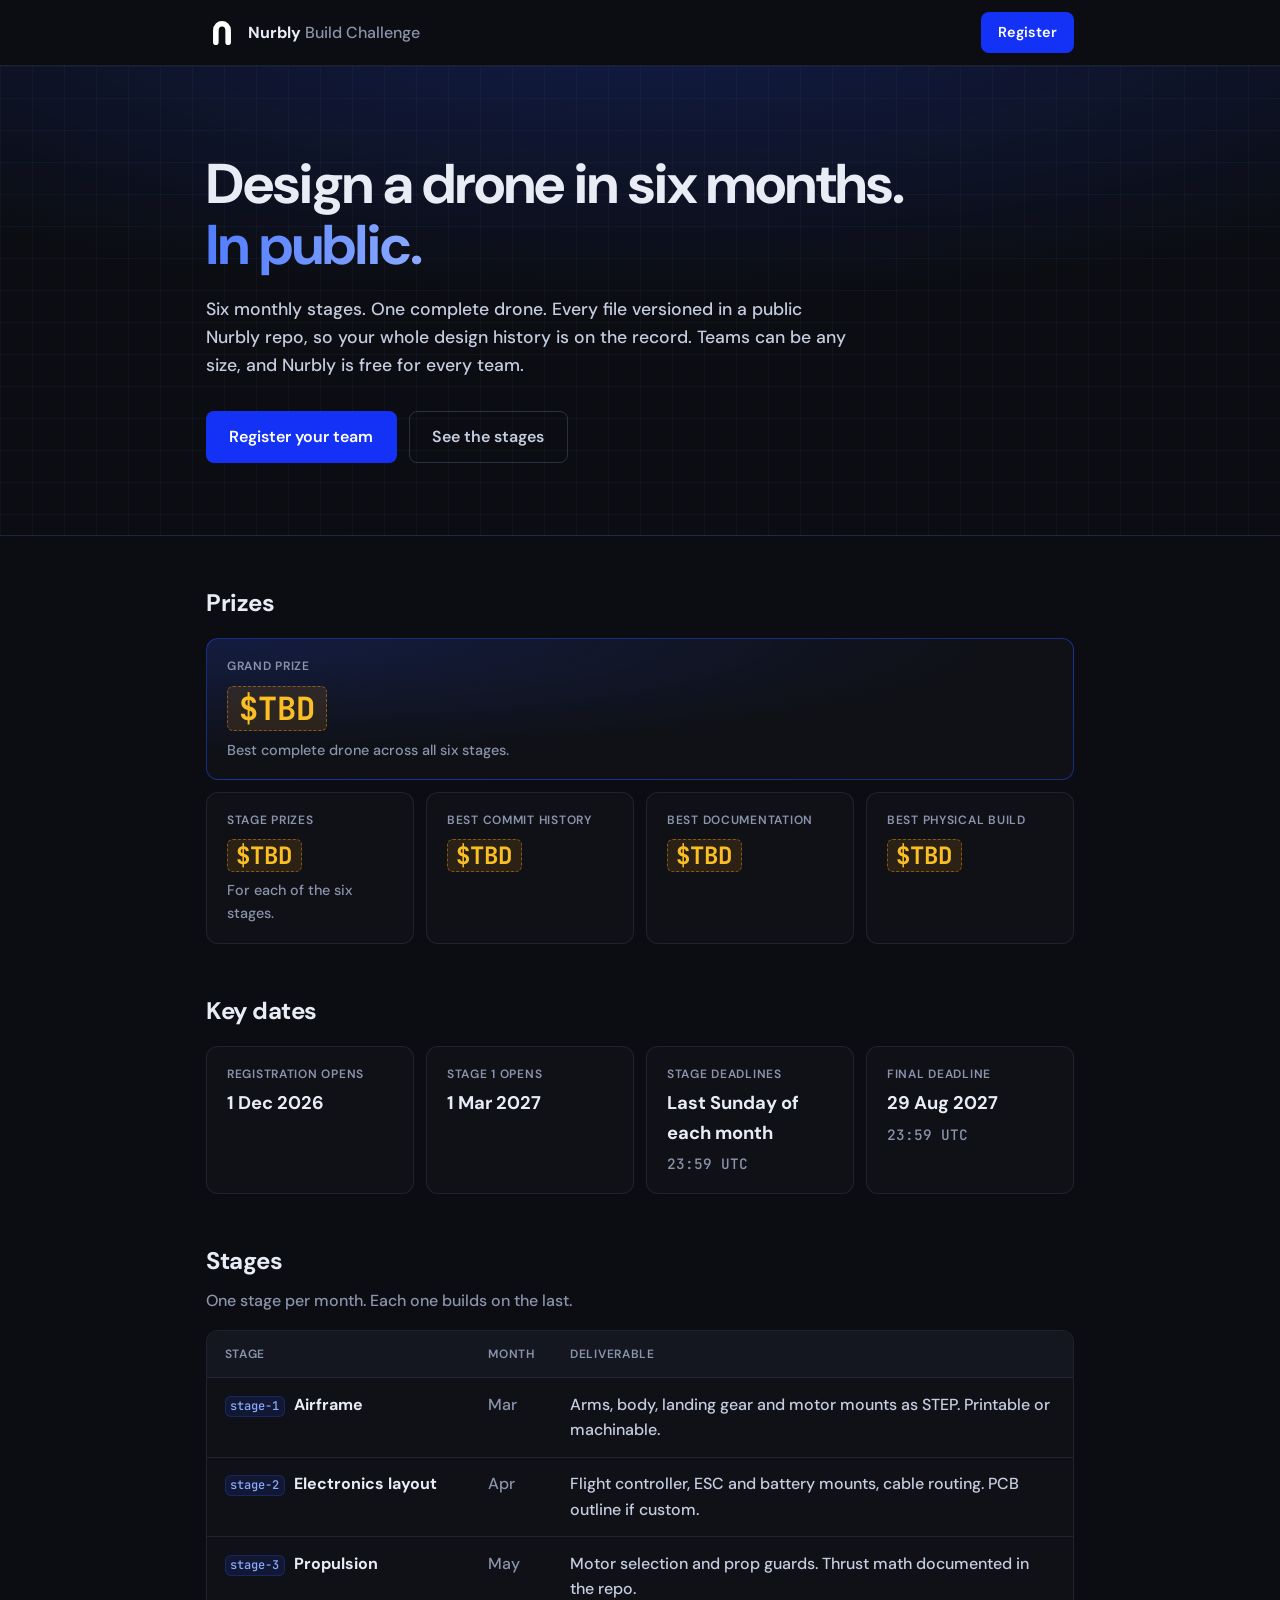
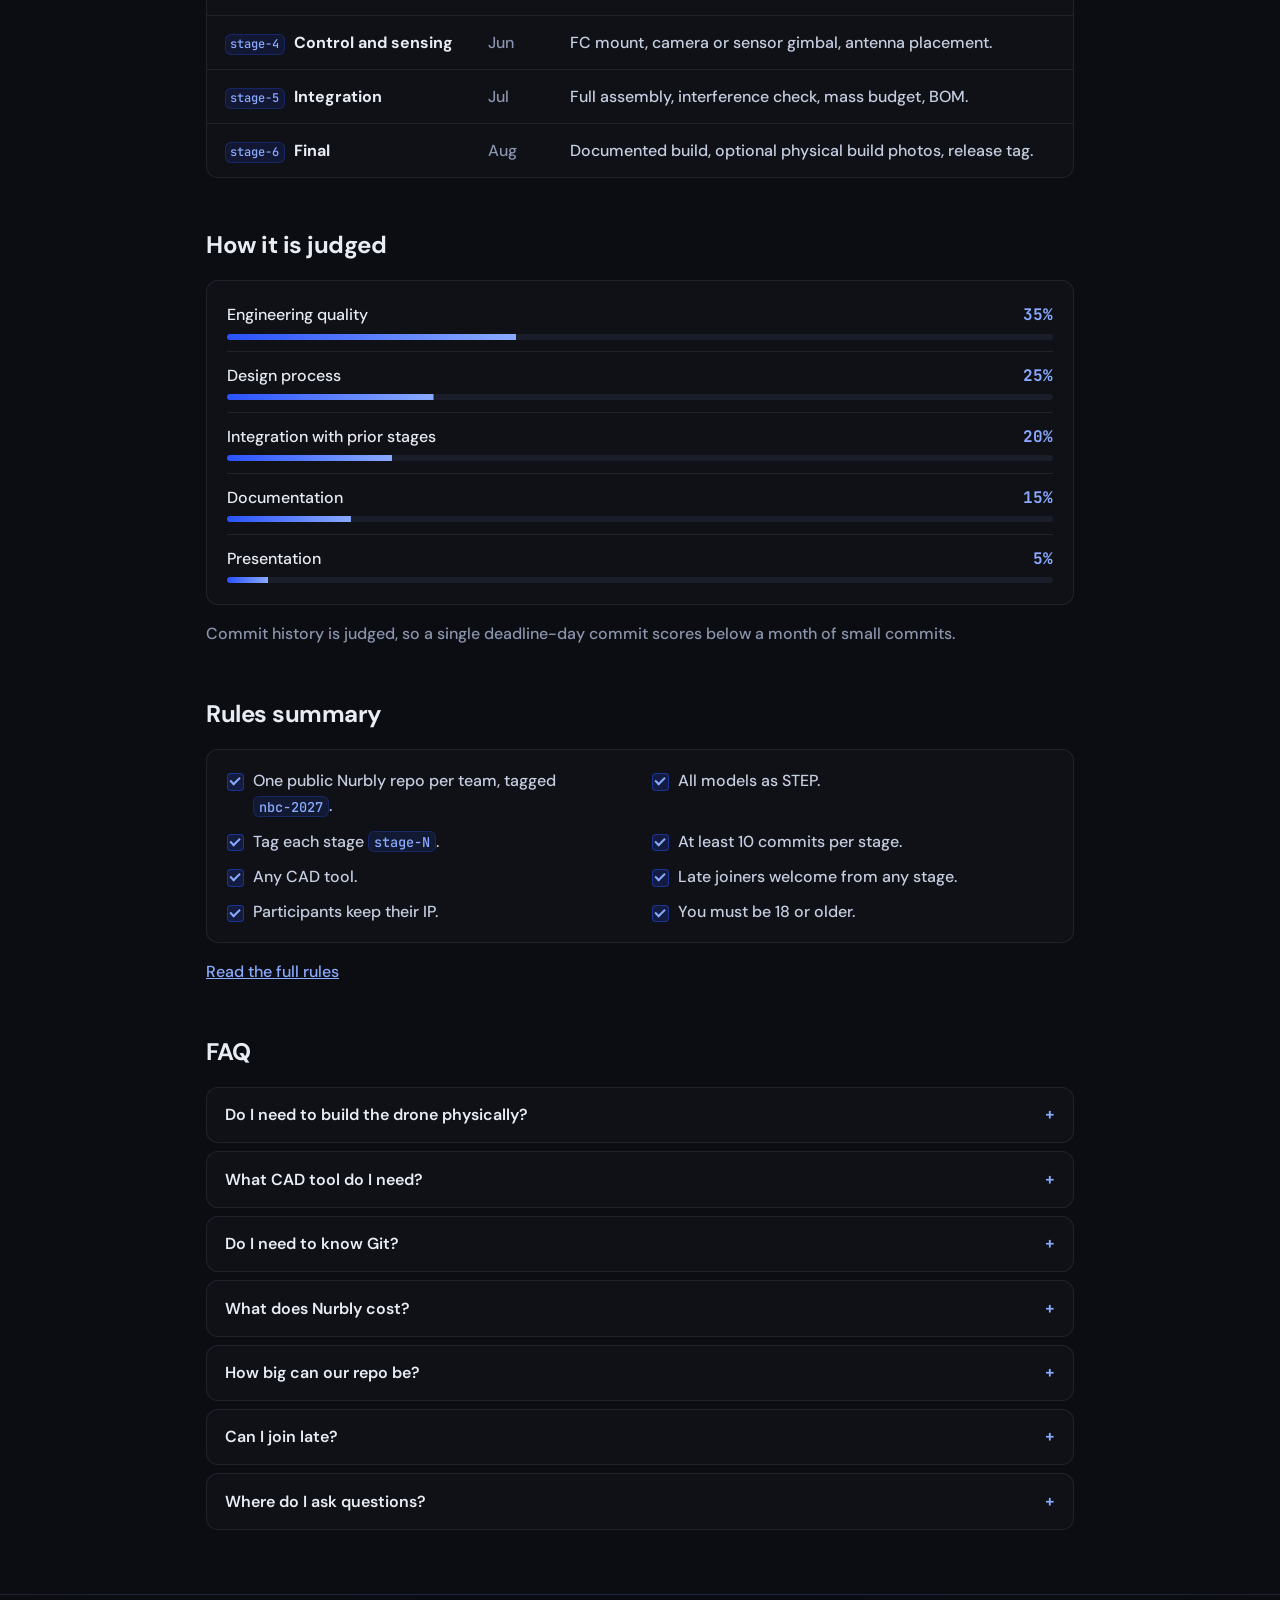
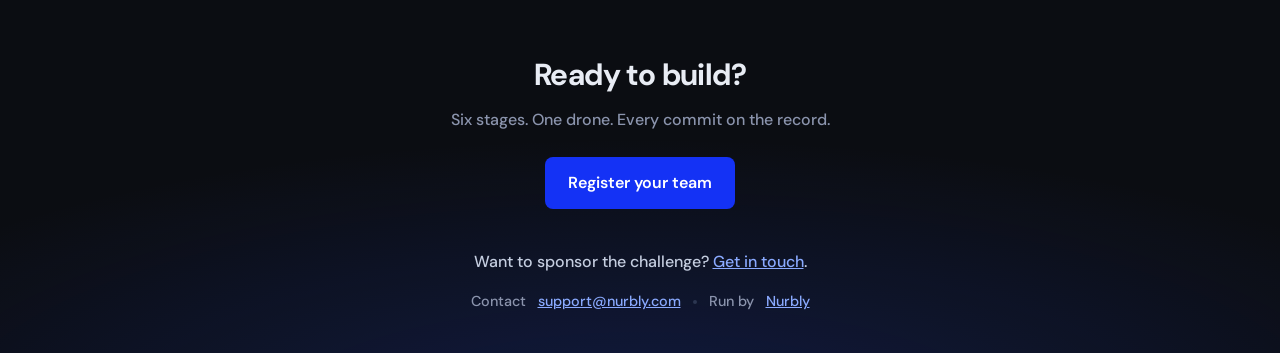
==== index.html @ 0c3aedb0 "Add a sponsor note to the footer "Get in touch" opens a mail to the contact address with a sponsorsh" ====
<!DOCTYPE html>
<html lang="en">
<head>
  <meta charset="utf-8">
  <meta name="viewport" content="width=device-width, initial-scale=1">
  <!-- Favicons copied from the Nurbly app: blue mark for light tab bars, white for dark. -->
  <link rel="icon" type="image/svg+xml" href="assets/favicon.svg">
  <link rel="icon" type="image/svg+xml" href="assets/favicon-white.svg" media="(prefers-color-scheme: dark)">
  <link rel="icon" type="image/png" sizes="32x32" href="assets/favicon-32x32.png">
  <link rel="icon" type="image/png" sizes="16x16" href="assets/favicon-16x16.png">
  <link rel="apple-touch-icon" sizes="180x180" href="assets/apple-touch-icon.png">
  <title>Nurbly Build Challenge</title>
  <meta name="description" content="A six-month virtual CAD design competition. Design one complete drone in six monthly stages, every file versioned in a public Nurbly repo.">
  <link rel="preconnect" href="https://fonts.googleapis.com">
  <link rel="preconnect" href="https://fonts.gstatic.com" crossorigin>
  <link rel="stylesheet" href="https://fonts.googleapis.com/css2?family=DM+Sans:wght@400;500;600;700&family=JetBrains+Mono:wght@400;500&display=swap">
  <link rel="stylesheet" href="style.css">
  <script>
    // Edit these links. Every element with a matching data-link attribute picks them up.
    const REGISTER_URL = "https://forms.gle/REPLACE_ME";
    const RULES_URL = "#rules";
    const DISCORD_URL = ""; // Leave empty to hide the Discord mention.
    const CONTACT_EMAIL = "support@nurbly.com";
  </script>
</head>
<body>

<header class="site-header">
  <div class="wrap header-row">
    <a class="brand" href="#">
      <img src="assets/logo.svg" alt="Nurbly logo" width="32" height="32">
      <span>Nurbly <span class="muted">Build Challenge</span></span>
    </a>
    <a class="btn btn-primary" data-link="register" href="#">Register</a>
  </div>
</header>

<section class="hero" id="pitch">
  <div class="wrap">
    <h1>Design a drone in six months. <span class="grad">In public.</span></h1>
    <p class="lead">
      Six monthly stages. One complete drone. Every file versioned in a public Nurbly repo,
      so your whole design history is on the record. Teams can be any size, and Nurbly is
      free for every team.
    </p>
    <div class="actions">
      <a class="btn btn-primary btn-lg" data-link="register" href="#">Register your team</a>
      <a class="btn btn-outline btn-lg" href="#stages">See the stages</a>
    </div>
  </div>
</section>

<main class="wrap">

  <section id="prizes">
    <h2>Prizes</h2>
    <!-- EDIT: replace every TBD amount. -->
    <div class="grid grid-3">
      <div class="card card-grand">
        <p class="label">Grand prize</p>
        <p class="amount"><span class="tbd">$TBD</span></p>
        <p class="sub">Best complete drone across all six stages.</p>
      </div>
      <div class="card">
        <p class="label">Stage prizes</p>
        <p class="amount"><span class="tbd">$TBD</span></p>
        <p class="sub">For each of the six stages.</p>
      </div>
      <div class="card">
        <p class="label">Best commit history</p>
        <p class="amount"><span class="tbd">$TBD</span></p>
      </div>
      <div class="card">
        <p class="label">Best documentation</p>
        <p class="amount"><span class="tbd">$TBD</span></p>
      </div>
      <div class="card">
        <p class="label">Best physical build</p>
        <p class="amount"><span class="tbd">$TBD</span></p>
      </div>
    </div>
  </section>

  <section id="dates">
    <h2>Key dates</h2>
    <!-- EDIT: placeholder dates. Stage deadlines fall on the last Sunday of each month. -->
    <div class="grid grid-4">
      <div class="card">
        <p class="label">Registration opens</p>
        <p class="value">1 Dec 2026</p>
      </div>
      <div class="card">
        <p class="label">Stage 1 opens</p>
        <p class="value">1 Mar 2027</p>
      </div>
      <div class="card">
        <p class="label">Stage deadlines</p>
        <p class="value">Last Sunday of each month</p>
        <p class="sub mono">23:59 UTC</p>
      </div>
      <div class="card">
        <p class="label">Final deadline</p>
        <p class="value">29 Aug 2027</p>
        <p class="sub mono">23:59 UTC</p>
      </div>
    </div>
  </section>

  <!-- SPONSORS: hidden until there are real sponsors. To show it, delete this comment's
       opening and closing lines, then set each href and img src. Add or remove boxes as needed.
  <section id="sponsors">
    <h2>Sponsors</h2>
    <div class="sponsors">
      <a href="#"><img src="assets/sponsor-placeholder.svg" alt="Sponsor"></a>
      <a href="#"><img src="assets/sponsor-placeholder.svg" alt="Sponsor"></a>
      <a href="#"><img src="assets/sponsor-placeholder.svg" alt="Sponsor"></a>
      <a href="#"><img src="assets/sponsor-placeholder.svg" alt="Sponsor"></a>
      <a href="#"><img src="assets/sponsor-placeholder.svg" alt="Sponsor"></a>
      <a href="#"><img src="assets/sponsor-placeholder.svg" alt="Sponsor"></a>
    </div>
  </section>
  END SPONSORS -->

  <section id="stages">
    <h2>Stages</h2>
    <p class="section-lead">One stage per month. Each one builds on the last.</p>
    <div class="card table-card">
      <table>
        <thead>
          <tr><th>Stage</th><th>Month</th><th>Deliverable</th></tr>
        </thead>
        <tbody>
          <tr><td><span class="tag mono">stage-1</span> Airframe</td><td>Mar</td><td>Arms, body, landing gear and motor mounts as STEP. Printable or machinable.</td></tr>
          <tr><td><span class="tag mono">stage-2</span> Electronics layout</td><td>Apr</td><td>Flight controller, ESC and battery mounts, cable routing. PCB outline if custom.</td></tr>
          <tr><td><span class="tag mono">stage-3</span> Propulsion</td><td>May</td><td>Motor selection and prop guards. Thrust math documented in the repo.</td></tr>
          <tr><td><span class="tag mono">stage-4</span> Control and sensing</td><td>Jun</td><td>FC mount, camera or sensor gimbal, antenna placement.</td></tr>
          <tr><td><span class="tag mono">stage-5</span> Integration</td><td>Jul</td><td>Full assembly, interference check, mass budget, BOM.</td></tr>
          <tr><td><span class="tag mono">stage-6</span> Final</td><td>Aug</td><td>Documented build, optional physical build photos, release tag.</td></tr>
        </tbody>
      </table>
    </div>
  </section>

  <section id="judging">
    <h2>How it is judged</h2>
    <div class="card">
      <ul class="weights">
        <li><span>Engineering quality</span><strong>35%</strong><i style="--w:35%"></i></li>
        <li><span>Design process</span><strong>25%</strong><i style="--w:25%"></i></li>
        <li><span>Integration with prior stages</span><strong>20%</strong><i style="--w:20%"></i></li>
        <li><span>Documentation</span><strong>15%</strong><i style="--w:15%"></i></li>
        <li><span>Presentation</span><strong>5%</strong><i style="--w:5%"></i></li>
      </ul>
    </div>
    <p class="note">Commit history is judged, so a single deadline-day commit scores below a month of small commits.</p>
  </section>

  <section id="rules">
    <h2>Rules summary</h2>
    <div class="card">
      <ul class="checks">
        <li>One public Nurbly repo per team, tagged <code>nbc-2027</code>.</li>
        <li>All models as STEP.</li>
        <li>Tag each stage <code>stage-N</code>.</li>
        <li>At least 10 commits per stage.</li>
        <li>Any CAD tool.</li>
        <li>Late joiners welcome from any stage.</li>
        <li>Participants keep their IP.</li>
        <li>You must be 18 or older.</li>
      </ul>
    </div>
    <p class="note"><a data-link="rules" href="#">Read the full rules</a></p>
  </section>

  <section id="faq">
    <h2>FAQ</h2>
    <div class="faq">
      <details>
        <summary>Do I need to build the drone physically?</summary>
        <p>No. A physical build is optional. It only earns a bonus in stage 6.</p>
      </details>
      <details>
        <summary>What CAD tool do I need?</summary>
        <p>Any tool that exports STEP. Nurbly shows STEP files in 3D right in the browser and
        compares revisions face by face, so judges can see how your design changed. Native files,
        like SolidWorks parts, can live in the repo too. Only STEP gets the 3D view.</p>
      </details>
      <details>
        <summary>Do I need to know Git?</summary>
        <p>No. Nurbly runs on Git, but you never type a git command. Upload files in the browser,
        or use the free <code>nrb</code> command line tool and desktop companion, which offers to
        check in changes from your system tray.</p>
      </details>
      <details>
        <summary>What does Nurbly cost?</summary>
        <p>Nothing. Challenge repos are public, and public repos on Nurbly are free with no limit
        on collaborators. A team of any size can compete on free accounts.</p>
      </details>
      <details>
        <summary>How big can our repo be?</summary>
        <p>A free Nurbly repo holds up to 500 MiB. That is plenty for STEP files. Keep build photos
        and videos compressed.</p>
      </details>
      <details>
        <summary>Can I join late?</summary>
        <p>Yes. You can join from any stage.</p>
      </details>
      <details>
        <summary>Where do I ask questions?</summary>
        <p>Email us at <a data-link="email" href="#"></a>.<span data-needs="discord"> You can also
        ask on our <a data-link="discord" href="#">Discord</a>.</span></p>
      </details>
    </div>
  </section>

</main>

<footer class="site-footer">
  <div class="wrap">
    <h2>Ready to build?</h2>
    <p class="muted">Six stages. One drone. Every commit on the record.</p>
    <a class="btn btn-primary btn-lg" data-link="register" href="#">Register your team</a>
    <p class="footer-sponsor">Want to sponsor the challenge? <a data-link="sponsor" href="#">Get in touch</a>.</p>
    <p class="footer-meta">
      Contact <a data-link="email" href="#"></a>
      <span class="dot"></span>
      Run by <a href="https://nurbly.com">Nurbly</a>
    </p>
  </div>
</footer>

<script>
  const links = { register: REGISTER_URL, rules: RULES_URL, discord: DISCORD_URL, email: "mailto:" + CONTACT_EMAIL,
    sponsor: "mailto:" + CONTACT_EMAIL + "?subject=" + encodeURIComponent("Sponsoring the Nurbly Build Challenge") };
  document.querySelectorAll("[data-link]").forEach(a => { a.href = links[a.dataset.link]; });
  document.querySelectorAll('[data-link="email"]').forEach(a => { a.textContent = CONTACT_EMAIL; });
  if (!DISCORD_URL) document.querySelectorAll('[data-needs="discord"]').forEach(el => el.remove());
</script>
</body>
</html>
---- style.css ----
/* Colors and type follow the Nurbly app's dark theme (forge blue, steel greys, DM Sans). */
:root {
  --bg: #0b0d12;
  --surface: #0f1117;
  --surface2: #141720;
  --surface3: #1a1e2b;
  --text: #e8ecf4;
  --text-2: #c5cee0;
  --muted: #8b94ad;
  --border: rgba(99, 118, 148, 0.18);
  --border-bright: rgba(99, 118, 148, 0.35);
  --forge-300: #8aaaff;
  --forge-400: #527dff;
  --forge-500: #2952ff;
  --forge-600: #1432f5;
  --forge-700: #1128e1;
  --warn: #fbbf24;
  --warn-bg: rgba(245, 158, 11, 0.12);
  --warn-bd: rgba(245, 158, 11, 0.45);
  --sans: "DM Sans", system-ui, -apple-system, "Segoe UI", Roboto, sans-serif;
  --mono: "JetBrains Mono", "Fira Code", Consolas, monospace;
}

* { box-sizing: border-box; }

body {
  margin: 0;
  background: var(--bg);
  color: var(--text);
  font-family: var(--sans);
  font-weight: 500;
  font-size: 1rem;
  line-height: 1.6;
  -webkit-font-smoothing: antialiased;
  -moz-osx-font-smoothing: grayscale;
}

.wrap {
  max-width: 900px;
  margin: 0 auto;
  padding: 0 16px;
}

a { color: var(--forge-300); }
a:hover { color: #b9ccff; }

img { max-width: 100%; }

h1, h2 { letter-spacing: -0.02em; }
h2 { font-size: 1.5rem; font-weight: 700; margin: 0 0 1rem; }

p { margin: 0; }

.mono { font-family: var(--mono); }
.muted { color: var(--muted); }

section { padding: 3rem 0 0; }

.section-lead { color: var(--muted); margin: -0.5rem 0 1rem; }
.note { color: var(--muted); margin-top: 1rem; }

code {
  font-family: var(--mono);
  font-size: 0.85em;
  color: var(--forge-300);
  background: rgba(41, 82, 255, 0.12);
  border: 1px solid rgba(41, 82, 255, 0.25);
  padding: 0.05em 0.4em;
  border-radius: 6px;
  white-space: nowrap;
}

/* Buttons */
.btn {
  display: inline-flex;
  align-items: center;
  justify-content: center;
  flex: none;
  font-weight: 600;
  font-size: 0.9rem;
  text-decoration: none;
  padding: 0.5rem 1rem;
  border-radius: 8px;
  border: 1px solid transparent;
}
.btn-lg { font-size: 1rem; padding: 0.75rem 1.4rem; }
.btn-primary { background: var(--forge-600); color: #fff; }
.btn-primary:hover { background: var(--forge-500); color: #fff; }
.btn-primary:active { background: var(--forge-700); }
.btn-outline { color: var(--text-2); border-color: var(--border-bright); }
.btn-outline:hover { color: var(--text); background: var(--surface2); }

/* Header */
.site-header {
  background: rgba(11, 13, 18, 0.85);
  border-bottom: 1px solid var(--border);
}
.header-row {
  display: flex;
  align-items: center;
  justify-content: space-between;
  gap: 12px;
  padding-top: 12px;
  padding-bottom: 12px;
}
.brand {
  display: flex;
  align-items: center;
  gap: 10px;
  color: var(--text);
  font-weight: 700;
  text-decoration: none;
  min-width: 0;
}
.brand:hover { color: var(--text); }
.brand img { flex: none; }
.brand .muted { font-weight: 500; }

/* Hero: the app's steel grid with a forge glow from the top */
.hero {
  position: relative;
  padding: 4rem 0 3.5rem;
  border-bottom: 1px solid var(--border);
  background:
    radial-gradient(ellipse 80% 60% at 50% -10%, rgba(41, 82, 255, 0.22), transparent),
    linear-gradient(rgba(99, 118, 148, 0.07) 1px, transparent 1px) 0 0 / 32px 32px,
    linear-gradient(90deg, rgba(99, 118, 148, 0.07) 1px, transparent 1px) 0 0 / 32px 32px;
}
.hero h1 {
  font-size: 2.4rem;
  line-height: 1.08;
  font-weight: 700;
  margin: 0 0 1.25rem;
}
.grad {
  background: linear-gradient(90deg, var(--forge-400), var(--forge-300));
  -webkit-background-clip: text;
  background-clip: text;
  color: transparent;
  white-space: nowrap;
}
.lead { color: var(--text-2); font-size: 1.1rem; max-width: 640px; }
.actions { display: flex; flex-wrap: wrap; gap: 12px; margin-top: 2rem; }

/* Cards */
.card {
  background: var(--surface);
  border: 1px solid var(--border);
  border-radius: 12px;
  padding: 1.1rem 1.25rem;
}
.grid { display: grid; gap: 12px; grid-template-columns: 1fr; }
.label {
  font-size: 0.75rem;
  font-weight: 600;
  text-transform: uppercase;
  letter-spacing: 0.06em;
  color: var(--muted);
}
.value { font-size: 1.15rem; font-weight: 700; margin-top: 0.35rem; }
.sub { color: var(--muted); font-size: 0.9rem; margin-top: 0.25rem; }

/* Stages table */
.table-card { padding: 0; overflow: hidden; }
table { width: 100%; border-collapse: collapse; }
th, td {
  text-align: left;
  vertical-align: top;
  padding: 0.85rem 1.1rem;
  border-bottom: 1px solid var(--border);
}
tbody tr:last-child td { border-bottom: 0; }
th {
  background: var(--surface2);
  font-size: 0.75rem;
  font-weight: 600;
  text-transform: uppercase;
  letter-spacing: 0.06em;
  color: var(--muted);
}
td { color: var(--text-2); }
td:first-child { color: var(--text); font-weight: 700; white-space: nowrap; }
td:nth-child(2) { color: var(--muted); }
.tag {
  display: inline-block;
  font-size: 0.75rem;
  font-weight: 500;
  color: var(--forge-300);
  background: rgba(41, 82, 255, 0.12);
  border: 1px solid rgba(41, 82, 255, 0.25);
  border-radius: 6px;
  padding: 0 0.4em;
  margin-right: 0.4em;
}

/* Phones: stack table rows so nothing scrolls sideways */
@media (max-width: 599px) {
  thead { display: none; }
  table, tbody, tr, td { display: block; }
  tr { padding: 0.9rem 1.1rem; border-bottom: 1px solid var(--border); }
  tbody tr:last-child { border-bottom: 0; }
  td { border: 0; padding: 0.1rem 0; white-space: normal; }
  td:first-child { white-space: normal; }
  td:nth-child(2) { font-size: 0.85rem; }
}

/* Judging weights with bars */
.weights { list-style: none; margin: 0; padding: 0; }
.weights li {
  display: grid;
  grid-template-columns: 1fr auto;
  gap: 6px 12px;
  padding: 0.7rem 0;
  border-bottom: 1px solid var(--border);
}
.weights li:first-child { padding-top: 0.2rem; }
.weights li:last-child { border-bottom: 0; padding-bottom: 0.2rem; }
.weights strong { font-family: var(--mono); color: var(--forge-300); }
.weights i {
  grid-column: 1 / -1;
  height: 6px;
  border-radius: 3px;
  background:
    linear-gradient(90deg, var(--forge-500), var(--forge-300)) 0 0 / var(--w) 100% no-repeat,
    var(--surface3);
}

/* Prizes */
.card-grand {
  border-color: rgba(41, 82, 255, 0.45);
  background:
    radial-gradient(ellipse 90% 80% at 0% 0%, rgba(41, 82, 255, 0.18), transparent),
    var(--surface);
}
.amount { font-size: 1.5rem; font-weight: 700; margin-top: 0.4rem; }
.card-grand .amount { font-size: 2rem; }
.tbd {
  font-family: var(--mono);
  color: var(--warn);
  background: var(--warn-bg);
  border: 1px dashed var(--warn-bd);
  padding: 0 0.35em;
  border-radius: 6px;
}

/* Rules checklist */
.checks {
  list-style: none;
  margin: 0;
  padding: 0;
  display: grid;
  gap: 0.6rem 1.5rem;
}
.checks li { position: relative; padding-left: 1.6rem; color: var(--text-2); }
.checks li::before {
  content: "";
  position: absolute;
  left: 0;
  top: 0.35em;
  width: 0.95rem;
  height: 0.95rem;
  border-radius: 4px;
  background: rgba(41, 82, 255, 0.18);
  border: 1px solid rgba(41, 82, 255, 0.45);
}
.checks li::after {
  content: "";
  position: absolute;
  left: 0.33rem;
  top: 0.48em;
  width: 0.28rem;
  height: 0.5rem;
  border: solid var(--forge-300);
  border-width: 0 2px 2px 0;
  transform: rotate(45deg);
}

/* Sponsors */
.sponsors { display: flex; flex-wrap: wrap; gap: 12px; }
.sponsors a {
  flex: 1 1 120px;
  display: flex;
  align-items: center;
  justify-content: center;
  height: 84px;
  background: var(--surface);
  border: 1px solid var(--border);
  border-radius: 12px;
  padding: 12px;
}
.sponsors a:hover { border-color: rgba(41, 82, 255, 0.4); }
.sponsors img { max-height: 100%; }

/* FAQ */
.faq { display: grid; gap: 8px; }
details {
  background: var(--surface);
  border: 1px solid var(--border);
  border-radius: 12px;
  padding: 0.9rem 1.1rem;
}
details[open] { border-color: var(--border-bright); }
summary {
  cursor: pointer;
  font-weight: 600;
  list-style: none;
  display: flex;
  justify-content: space-between;
  gap: 12px;
}
summary::-webkit-details-marker { display: none; }
summary::after { content: "+"; color: var(--forge-300); font-family: var(--mono); }
details[open] summary::after { content: "-"; }
details p { color: var(--text-2); margin-top: 0.6rem; }

/* Footer call to action */
.site-footer {
  margin-top: 4rem;
  padding: 3.5rem 0 2.5rem;
  text-align: center;
  border-top: 1px solid var(--border);
  background: radial-gradient(ellipse 70% 80% at 50% 120%, rgba(41, 82, 255, 0.2), transparent);
}
.site-footer h2 { font-size: 1.9rem; margin-bottom: 0.5rem; }
.site-footer .btn { margin-top: 1.5rem; }
.footer-sponsor { margin-top: 2.5rem; color: var(--text-2); }
.footer-meta {
  margin-top: 1rem;
  color: var(--muted);
  font-size: 0.9rem;
  display: flex;
  flex-wrap: wrap;
  justify-content: center;
  align-items: center;
  gap: 6px 12px;
}
.dot { width: 4px; height: 4px; border-radius: 50%; background: var(--border-bright); }

@media (min-width: 600px) {
  .hero { padding: 5.5rem 0 4.5rem; }
  .hero h1 { font-size: 3.5rem; }
  .grid-4 { grid-template-columns: repeat(2, 1fr); }
  .grid-3 { grid-template-columns: repeat(2, 1fr); }
  .card-grand { grid-column: 1 / -1; }
  .checks { grid-template-columns: 1fr 1fr; }
}

@media (min-width: 860px) {
  .grid-4 { grid-template-columns: repeat(4, 1fr); }
  .grid-3 { grid-template-columns: repeat(4, 1fr); }
}
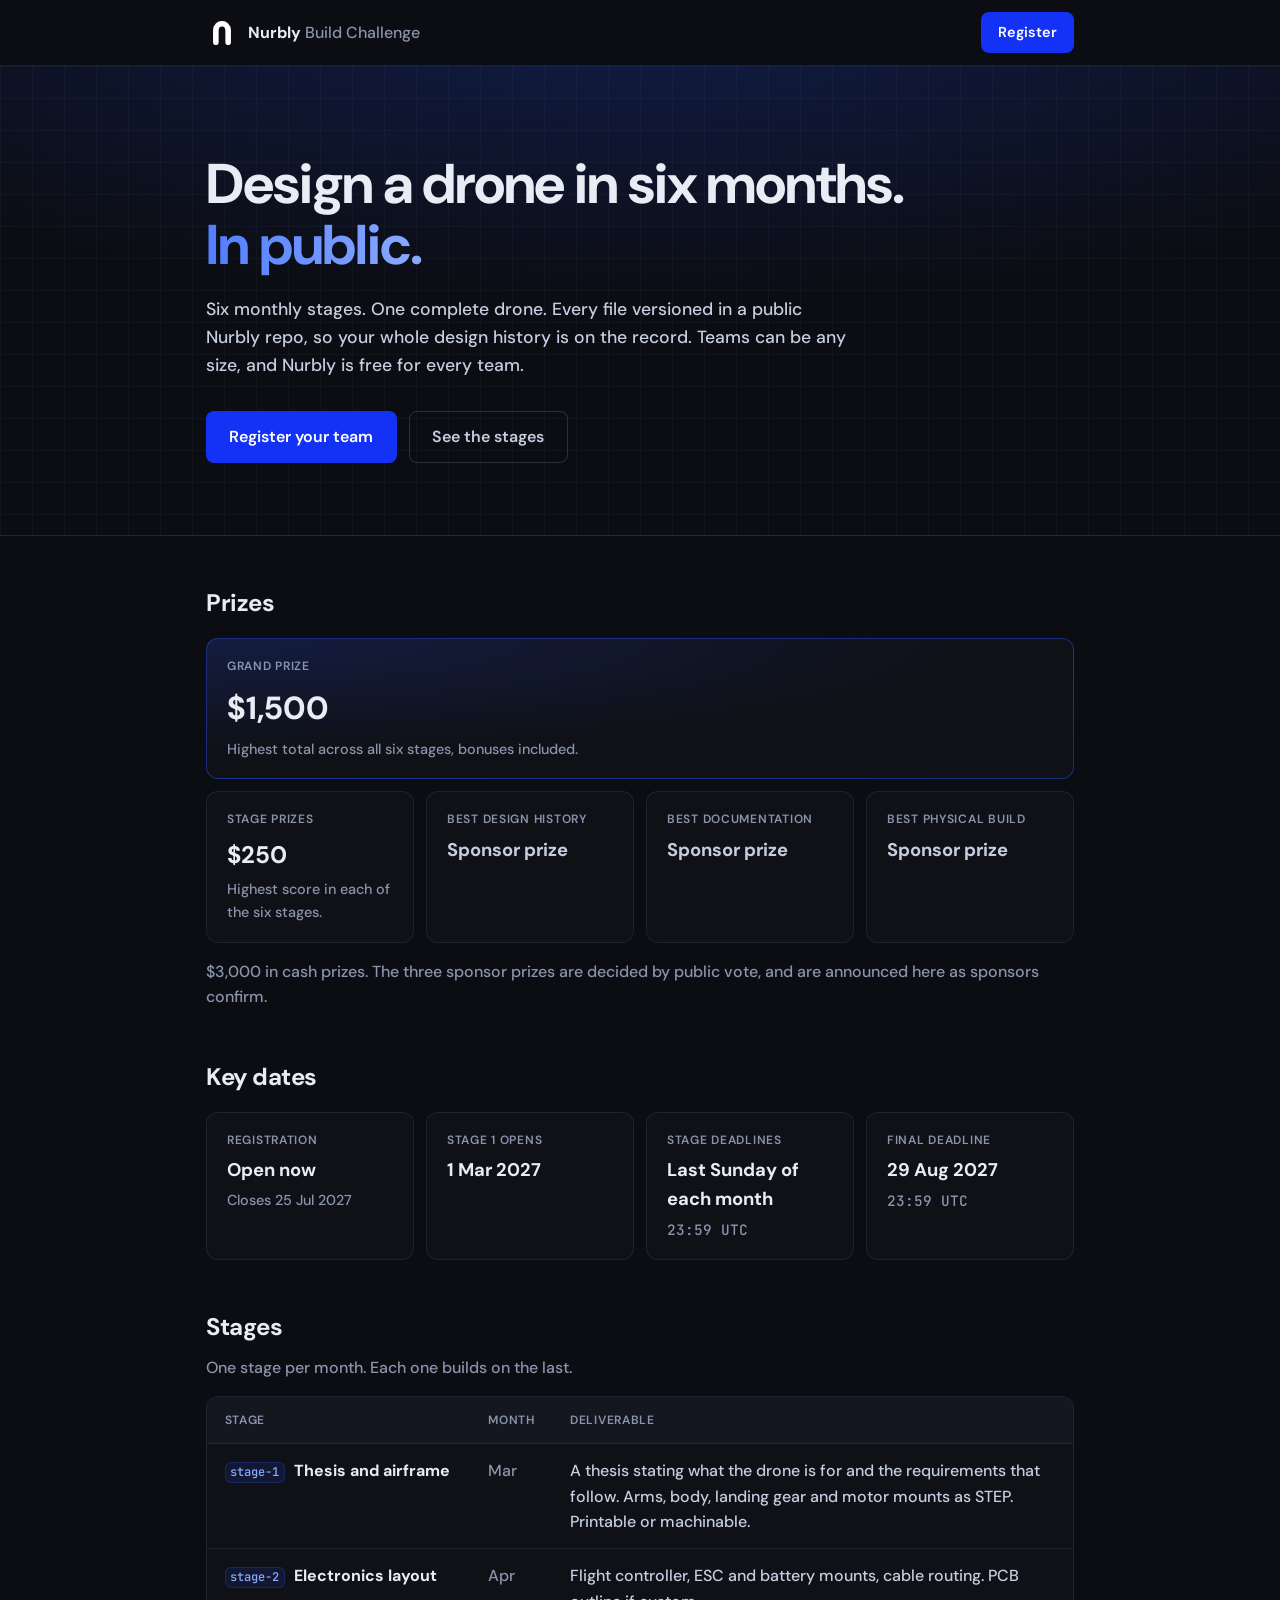
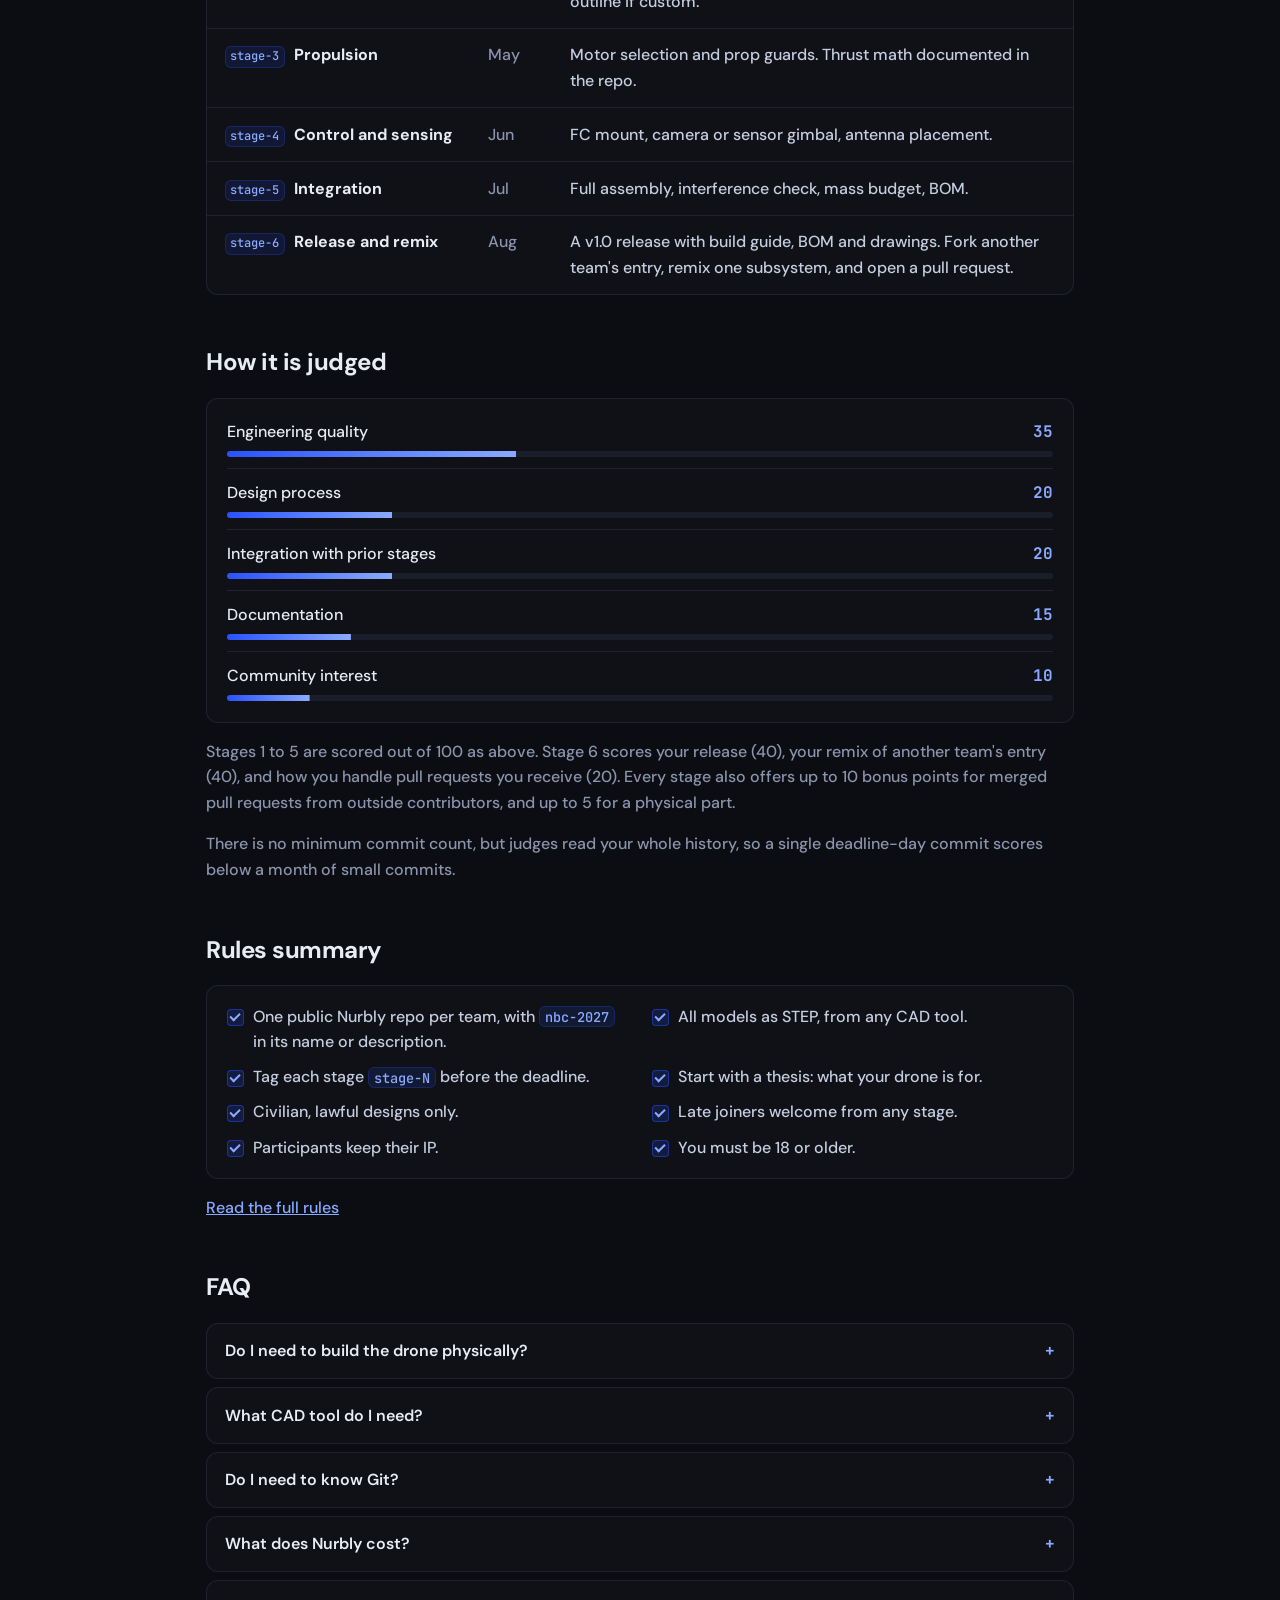
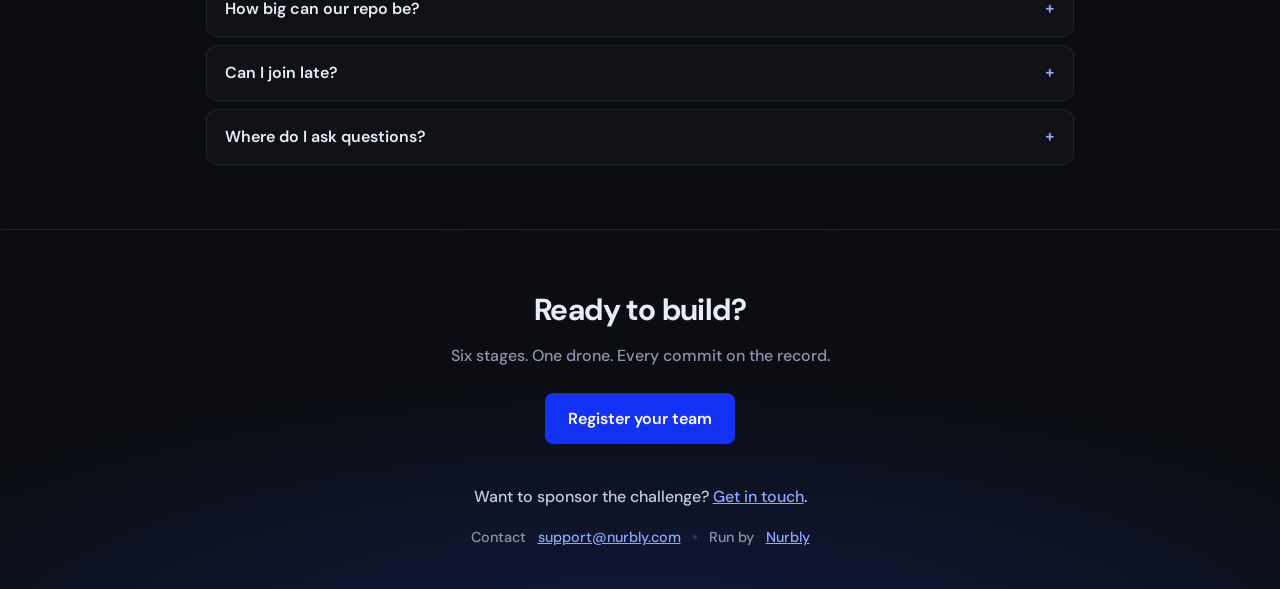
==== commit 50cbe46d: "Add the official rules page Publish the official rules as rules.html, with a contents list, linkable" ====
--- a/index.html
+++ b/index.html
@@ -15,13 +15,8 @@
   <link rel="preconnect" href="https://fonts.gstatic.com" crossorigin>
   <link rel="stylesheet" href="https://fonts.googleapis.com/css2?family=DM+Sans:wght@400;500;600;700&family=JetBrains+Mono:wght@400;500&display=swap">
   <link rel="stylesheet" href="style.css">
-  <script>
-    // Edit these links. Every element with a matching data-link attribute picks them up.
-    const REGISTER_URL = "https://forms.gle/REPLACE_ME";
-    const RULES_URL = "#rules";
-    const DISCORD_URL = ""; // Leave empty to hide the Discord mention.
-    const CONTACT_EMAIL = "support@nurbly.com";
-  </script>
+  <!-- The Register, rules, Discord and contact links are set in site.js. -->
+  <script src="site.js" defer></script>
 </head>
 <body>
 
@@ -54,40 +49,41 @@
 
   <section id="prizes">
     <h2>Prizes</h2>
-    <!-- EDIT: replace every TBD amount. -->
     <div class="grid grid-3">
       <div class="card card-grand">
         <p class="label">Grand prize</p>
-        <p class="amount"><span class="tbd">$TBD</span></p>
-        <p class="sub">Best complete drone across all six stages.</p>
+        <p class="amount">$1,500</p>
+        <p class="sub">Highest total across all six stages, bonuses included.</p>
       </div>
       <div class="card">
         <p class="label">Stage prizes</p>
-        <p class="amount"><span class="tbd">$TBD</span></p>
-        <p class="sub">For each of the six stages.</p>
-      </div>
-      <div class="card">
-        <p class="label">Best commit history</p>
-        <p class="amount"><span class="tbd">$TBD</span></p>
+        <p class="amount">$250</p>
+        <p class="sub">Highest score in each of the six stages.</p>
+      </div>
+      <div class="card">
+        <p class="label">Best design history</p>
+        <p class="amount amount-sm">Sponsor prize</p>
       </div>
       <div class="card">
         <p class="label">Best documentation</p>
-        <p class="amount"><span class="tbd">$TBD</span></p>
+        <p class="amount amount-sm">Sponsor prize</p>
       </div>
       <div class="card">
         <p class="label">Best physical build</p>
-        <p class="amount"><span class="tbd">$TBD</span></p>
-      </div>
-    </div>
+        <p class="amount amount-sm">Sponsor prize</p>
+      </div>
+    </div>
+    <p class="note">$3,000 in cash prizes. The three sponsor prizes are decided by public vote, and are announced here as sponsors confirm.</p>
   </section>
 
   <section id="dates">
     <h2>Key dates</h2>
-    <!-- EDIT: placeholder dates. Stage deadlines fall on the last Sunday of each month. -->
+    <!-- Stage deadlines fall on the last Sunday of each month. Keep these in step with rules.html. -->
     <div class="grid grid-4">
       <div class="card">
-        <p class="label">Registration opens</p>
-        <p class="value">1 Dec 2026</p>
+        <p class="label">Registration</p>
+        <p class="value">Open now</p>
+        <p class="sub">Closes 25 Jul 2027</p>
       </div>
       <div class="card">
         <p class="label">Stage 1 opens</p>
@@ -130,12 +126,12 @@
           <tr><th>Stage</th><th>Month</th><th>Deliverable</th></tr>
         </thead>
         <tbody>
-          <tr><td><span class="tag mono">stage-1</span> Airframe</td><td>Mar</td><td>Arms, body, landing gear and motor mounts as STEP. Printable or machinable.</td></tr>
+          <tr><td><span class="tag mono">stage-1</span> Thesis and airframe</td><td>Mar</td><td>A thesis stating what the drone is for and the requirements that follow. Arms, body, landing gear and motor mounts as STEP. Printable or machinable.</td></tr>
           <tr><td><span class="tag mono">stage-2</span> Electronics layout</td><td>Apr</td><td>Flight controller, ESC and battery mounts, cable routing. PCB outline if custom.</td></tr>
           <tr><td><span class="tag mono">stage-3</span> Propulsion</td><td>May</td><td>Motor selection and prop guards. Thrust math documented in the repo.</td></tr>
           <tr><td><span class="tag mono">stage-4</span> Control and sensing</td><td>Jun</td><td>FC mount, camera or sensor gimbal, antenna placement.</td></tr>
           <tr><td><span class="tag mono">stage-5</span> Integration</td><td>Jul</td><td>Full assembly, interference check, mass budget, BOM.</td></tr>
-          <tr><td><span class="tag mono">stage-6</span> Final</td><td>Aug</td><td>Documented build, optional physical build photos, release tag.</td></tr>
+          <tr><td><span class="tag mono">stage-6</span> Release and remix</td><td>Aug</td><td>A v1.0 release with build guide, BOM and drawings. Fork another team's entry, remix one subsystem, and open a pull request.</td></tr>
         </tbody>
       </table>
     </div>
@@ -145,25 +141,29 @@
     <h2>How it is judged</h2>
     <div class="card">
       <ul class="weights">
-        <li><span>Engineering quality</span><strong>35%</strong><i style="--w:35%"></i></li>
-        <li><span>Design process</span><strong>25%</strong><i style="--w:25%"></i></li>
-        <li><span>Integration with prior stages</span><strong>20%</strong><i style="--w:20%"></i></li>
-        <li><span>Documentation</span><strong>15%</strong><i style="--w:15%"></i></li>
-        <li><span>Presentation</span><strong>5%</strong><i style="--w:5%"></i></li>
+        <li><span>Engineering quality</span><strong>35</strong><i style="--w:35%"></i></li>
+        <li><span>Design process</span><strong>20</strong><i style="--w:20%"></i></li>
+        <li><span>Integration with prior stages</span><strong>20</strong><i style="--w:20%"></i></li>
+        <li><span>Documentation</span><strong>15</strong><i style="--w:15%"></i></li>
+        <li><span>Community interest</span><strong>10</strong><i style="--w:10%"></i></li>
       </ul>
     </div>
-    <p class="note">Commit history is judged, so a single deadline-day commit scores below a month of small commits.</p>
+    <p class="note">Stages 1 to 5 are scored out of 100 as above. Stage 6 scores your release (40), your remix of
+    another team's entry (40), and how you handle pull requests you receive (20). Every stage also offers
+    up to 10 bonus points for merged pull requests from outside contributors, and up to 5 for a physical part.</p>
+    <p class="note">There is no minimum commit count, but judges read your whole history, so a single deadline-day
+    commit scores below a month of small commits.</p>
   </section>
 
   <section id="rules">
     <h2>Rules summary</h2>
     <div class="card">
       <ul class="checks">
-        <li>One public Nurbly repo per team, tagged <code>nbc-2027</code>.</li>
-        <li>All models as STEP.</li>
-        <li>Tag each stage <code>stage-N</code>.</li>
-        <li>At least 10 commits per stage.</li>
-        <li>Any CAD tool.</li>
+        <li>One public Nurbly repo per team, with <code>nbc-2027</code> in its name or description.</li>
+        <li>All models as STEP, from any CAD tool.</li>
+        <li>Tag each stage <code>stage-N</code> before the deadline.</li>
+        <li>Start with a thesis: what your drone is for.</li>
+        <li>Civilian, lawful designs only.</li>
         <li>Late joiners welcome from any stage.</li>
         <li>Participants keep their IP.</li>
         <li>You must be 18 or older.</li>
@@ -177,7 +177,8 @@
     <div class="faq">
       <details>
         <summary>Do I need to build the drone physically?</summary>
-        <p>No. A physical build is optional. It only earns a bonus in stage 6.</p>
+        <p>No. A physical build is optional. Each stage offers a bonus of up to 5 points for a photo of
+        a physical part of that stage's subsystem, at any scale.</p>
       </details>
       <details>
         <summary>What CAD tool do I need?</summary>
@@ -203,7 +204,8 @@
       </details>
       <details>
         <summary>Can I join late?</summary>
-        <p>Yes. You can join from any stage.</p>
+        <p>Yes. You can join from any stage until registration closes on 25 Jul 2027. A late team can win
+        the stage prize for any stage it submits, and the grand prize if it submits stages 4, 5 and 6.</p>
       </details>
       <details>
         <summary>Where do I ask questions?</summary>
@@ -229,12 +231,5 @@
   </div>
 </footer>
 
-<script>
-  const links = { register: REGISTER_URL, rules: RULES_URL, discord: DISCORD_URL, email: "mailto:" + CONTACT_EMAIL,
-    sponsor: "mailto:" + CONTACT_EMAIL + "?subject=" + encodeURIComponent("Sponsoring the Nurbly Build Challenge") };
-  document.querySelectorAll("[data-link]").forEach(a => { a.href = links[a.dataset.link]; });
-  document.querySelectorAll('[data-link="email"]').forEach(a => { a.textContent = CONTACT_EMAIL; });
-  if (!DISCORD_URL) document.querySelectorAll('[data-needs="discord"]').forEach(el => el.remove());
-</script>
 </body>
 </html>
--- a/style.css
+++ b/style.css
@@ -202,6 +202,7 @@
   td { border: 0; padding: 0.1rem 0; white-space: normal; }
   td:first-child { white-space: normal; }
   td:nth-child(2) { font-size: 0.85rem; }
+  td[data-label]::before { content: attr(data-label) ": "; color: var(--muted); font-family: var(--sans); }
 }
 
 /* Judging weights with bars */
@@ -234,6 +235,7 @@
 }
 .amount { font-size: 1.5rem; font-weight: 700; margin-top: 0.4rem; }
 .card-grand .amount { font-size: 2rem; }
+.amount-sm { font-size: 1.15rem; color: var(--text-2); }
 .tbd {
   font-family: var(--mono);
   color: var(--warn);
@@ -335,6 +337,36 @@
   gap: 6px 12px;
 }
 .dot { width: 4px; height: 4px; border-radius: 50%; background: var(--border-bright); }
+.site-footer-slim { padding-top: 2.5rem; }
+.site-footer-slim .btn { margin-top: 0; }
+
+/* Rules page */
+.page-head {
+  padding: 2.5rem 0 2rem;
+  border-bottom: 1px solid var(--border);
+  background: radial-gradient(ellipse 80% 90% at 50% -20%, rgba(41, 82, 255, 0.18), transparent);
+}
+.page-head h1 { font-size: 2.2rem; line-height: 1.1; font-weight: 700; margin: 0.5rem 0 0.4rem; }
+.back { font-size: 0.9rem; }
+.back a { color: var(--muted); text-decoration: none; }
+.back a:hover { color: var(--text); }
+.toc { margin-top: 2rem; }
+.toc ol { list-style: none; margin: 0.6rem 0 0; padding: 0; display: grid; gap: 0.3rem 1.5rem; }
+.toc a { text-decoration: none; }
+.toc a:hover { text-decoration: underline; }
+.rules section > p { color: var(--text-2); margin-bottom: 0.9rem; }
+.rules section > p b { color: var(--text); }
+.rules .num { font-family: var(--mono); font-weight: 500; color: var(--forge-300); margin-right: 0.4em; }
+.rules .caps { text-transform: uppercase; letter-spacing: 0.04em; font-weight: 700; color: var(--text); }
+.rules .table-card { margin: 0.25rem 0 1rem; }
+.rules section > .note { margin-top: 0; }
+.rules section > .section-lead { margin-top: -0.5rem; color: var(--muted); }
+section[id] { scroll-margin-top: 1rem; }
+/* Rules tables wrap and keep columns in normal weight, unlike the landing page's stages table */
+.rules td:first-child { white-space: normal; }
+.rules .defs td:first-child { width: 30%; }
+.rules .plain td:nth-child(2) { color: var(--text-2); }
+.checks.checks-1 { grid-template-columns: 1fr; }
 
 @media (min-width: 600px) {
   .hero { padding: 5.5rem 0 4.5rem; }
@@ -343,6 +375,7 @@
   .grid-3 { grid-template-columns: repeat(2, 1fr); }
   .card-grand { grid-column: 1 / -1; }
   .checks { grid-template-columns: 1fr 1fr; }
+  .toc ol { grid-template-columns: 1fr 1fr; }
 }
 
 @media (min-width: 860px) {
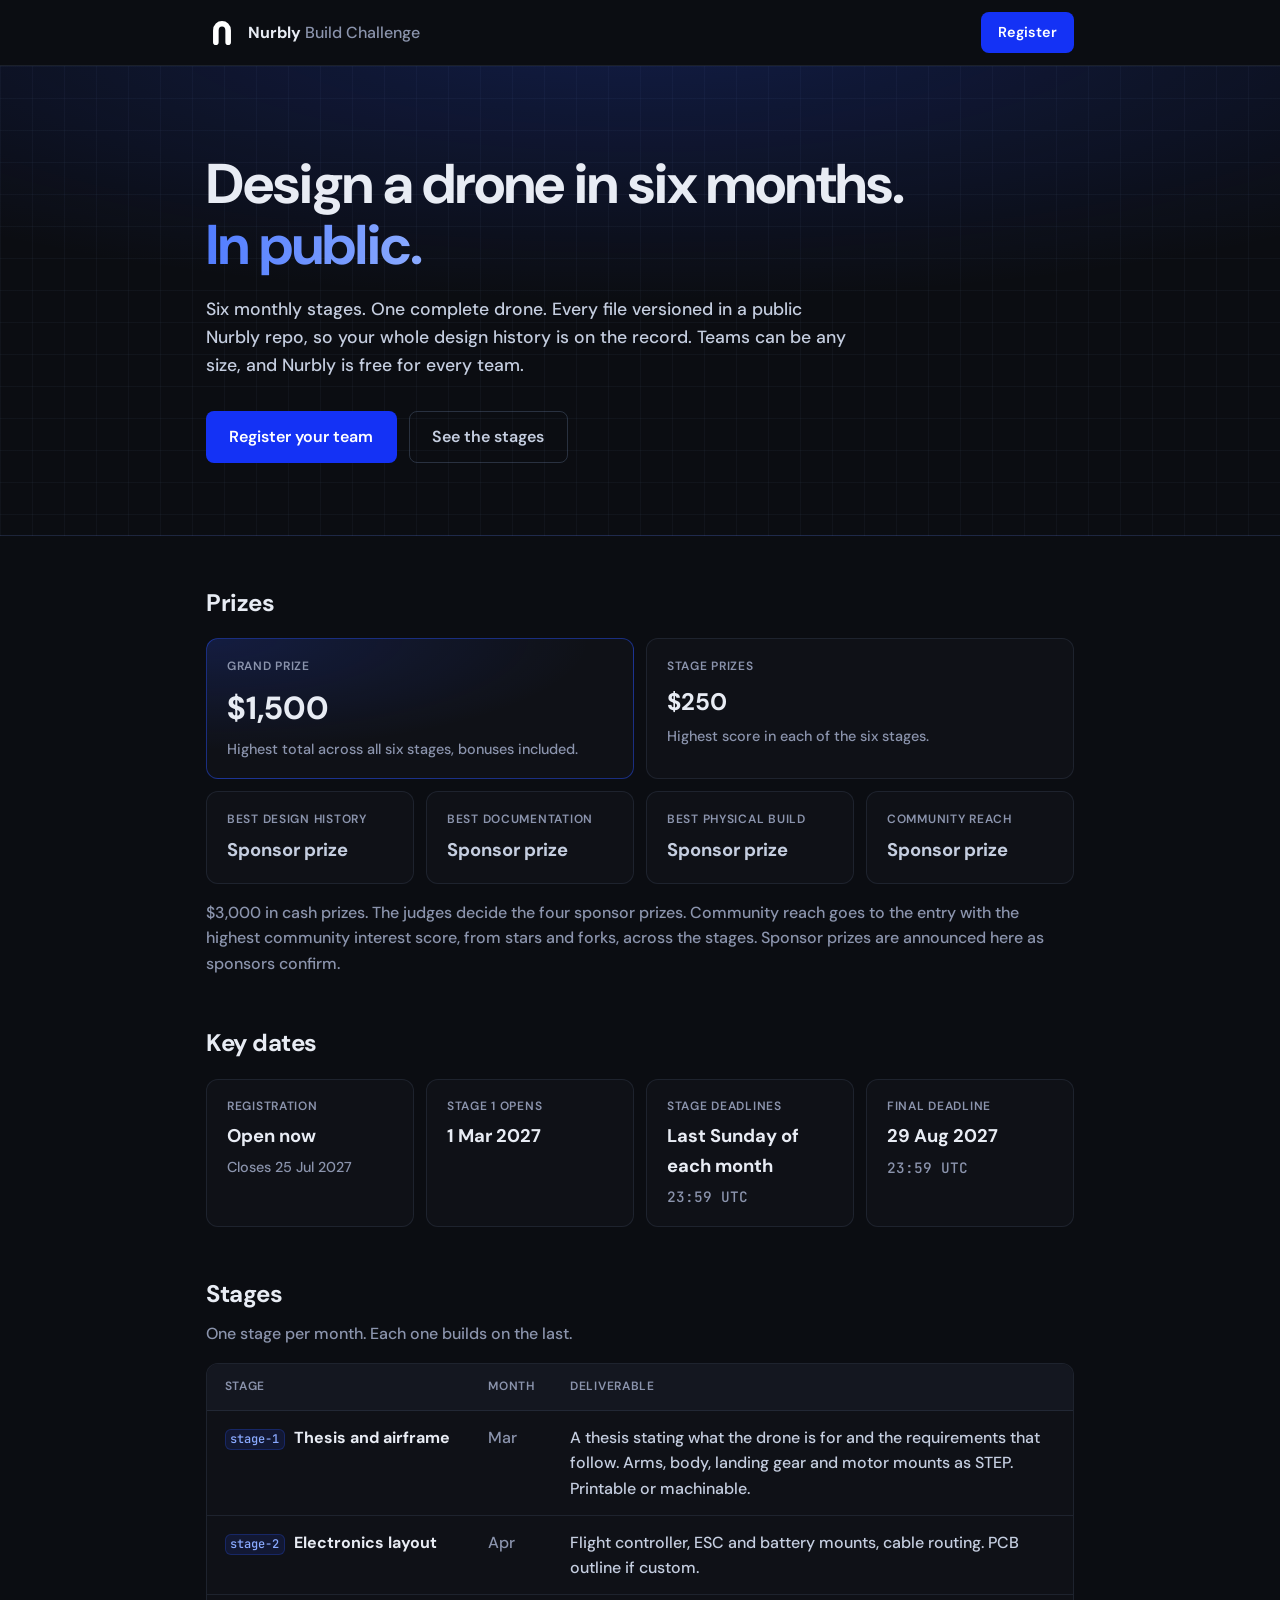
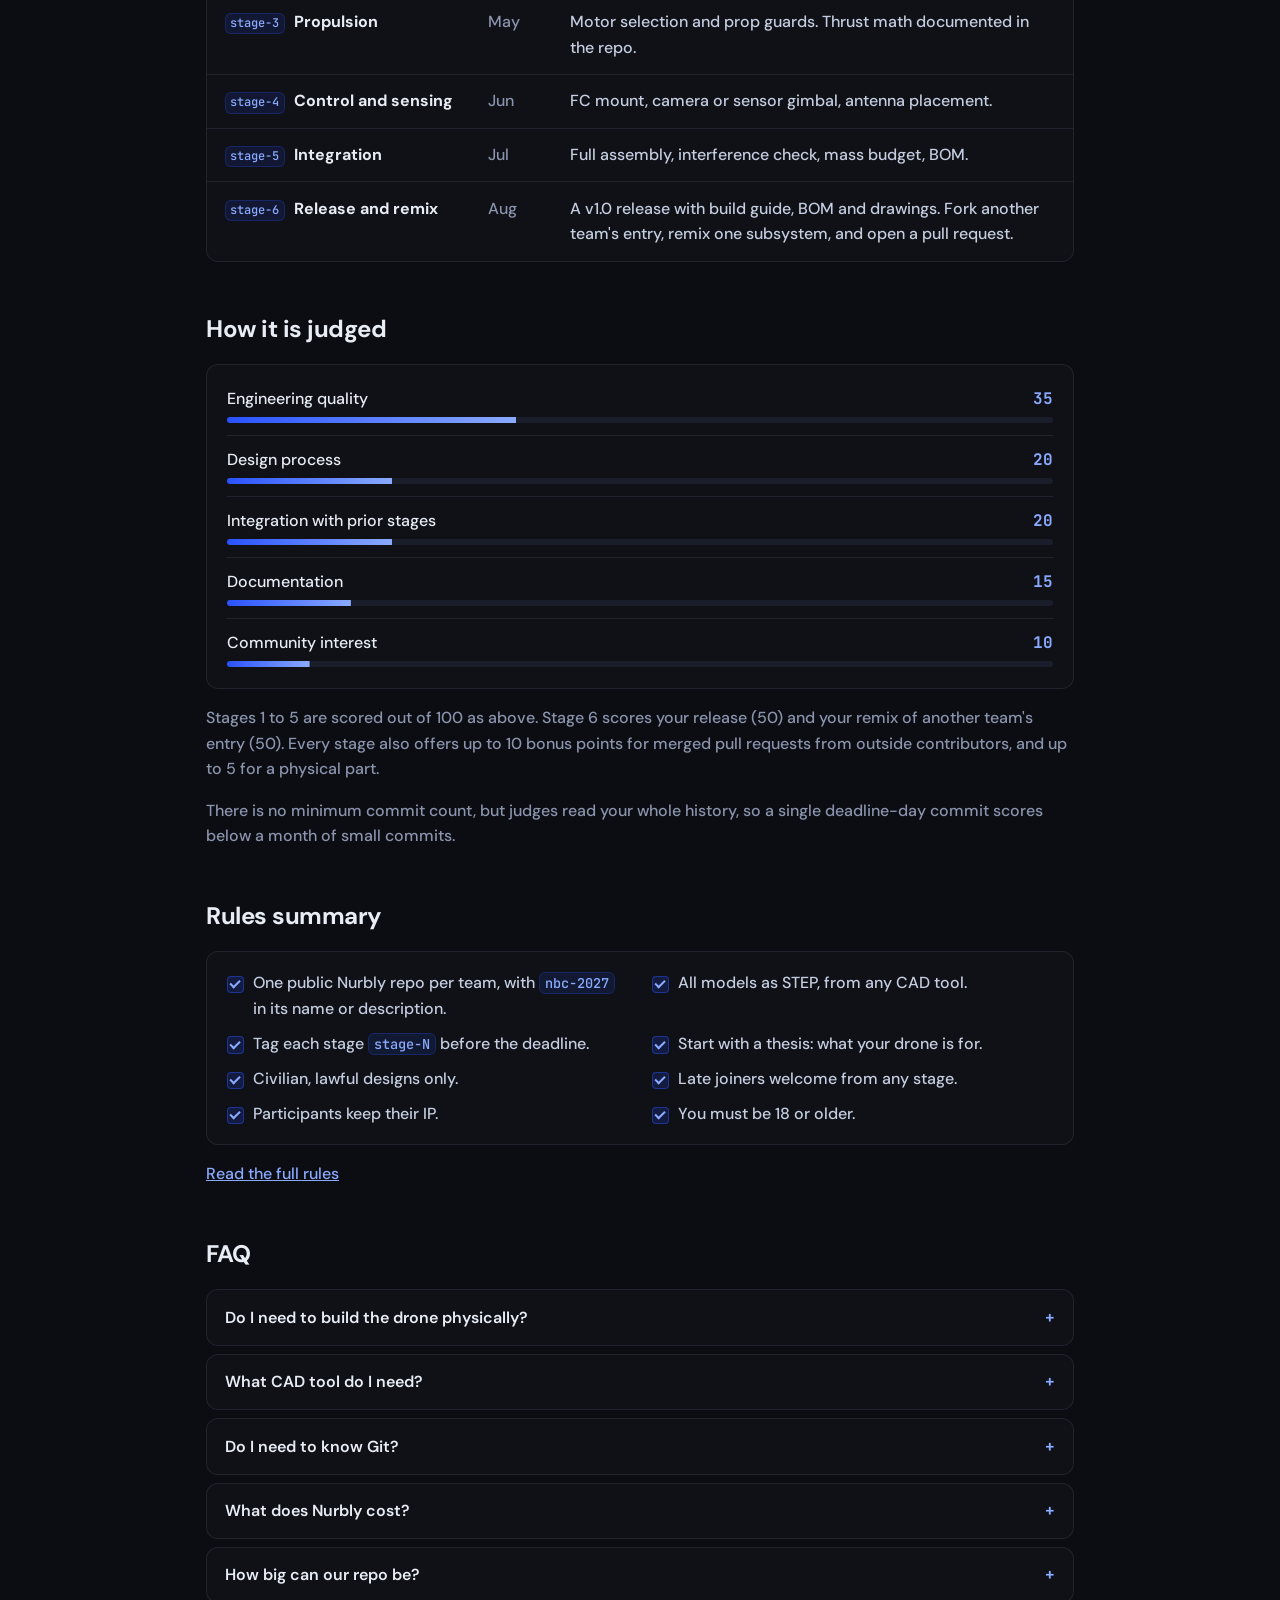
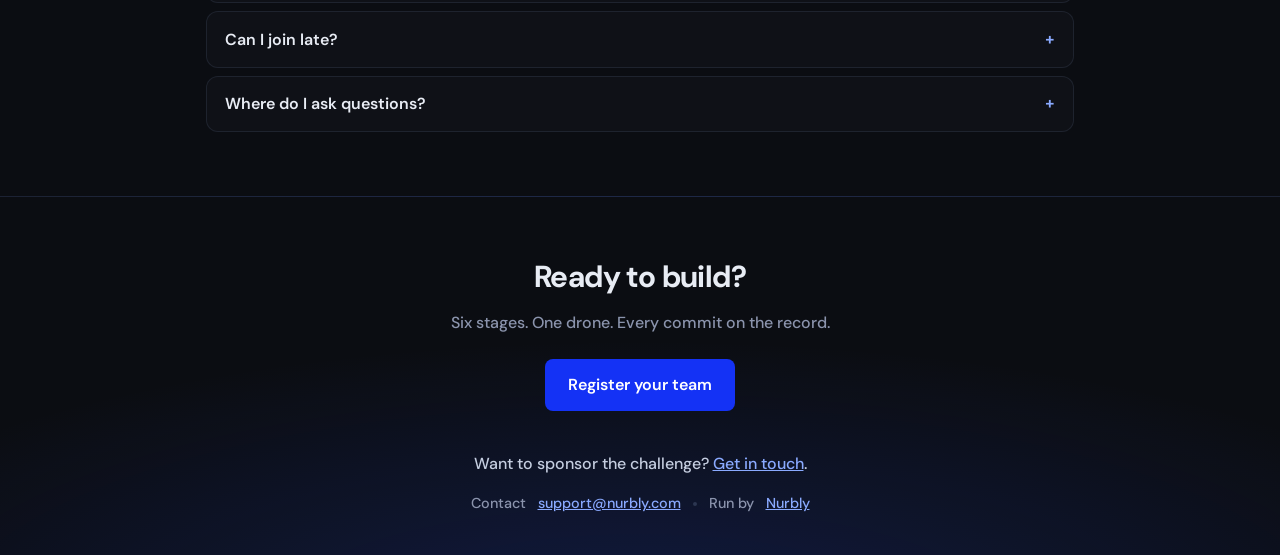
==== commit 8cc58b50: "Update the rules for judge-decided awards and Stage 6 Stage 6 is now 50 for the release and 50 for t" ====
--- a/index.html
+++ b/index.html
@@ -50,12 +50,12 @@
   <section id="prizes">
     <h2>Prizes</h2>
     <div class="grid grid-3">
-      <div class="card card-grand">
+      <div class="card card-grand card-cash">
         <p class="label">Grand prize</p>
         <p class="amount">$1,500</p>
         <p class="sub">Highest total across all six stages, bonuses included.</p>
       </div>
-      <div class="card">
+      <div class="card card-cash">
         <p class="label">Stage prizes</p>
         <p class="amount">$250</p>
         <p class="sub">Highest score in each of the six stages.</p>
@@ -72,8 +72,13 @@
         <p class="label">Best physical build</p>
         <p class="amount amount-sm">Sponsor prize</p>
       </div>
-    </div>
-    <p class="note">$3,000 in cash prizes. The three sponsor prizes are decided by public vote, and are announced here as sponsors confirm.</p>
+      <div class="card">
+        <p class="label">Community reach</p>
+        <p class="amount amount-sm">Sponsor prize</p>
+      </div>
+    </div>
+    <p class="note">$3,000 in cash prizes. The judges decide the four sponsor prizes. Community reach goes to the
+    entry with the highest community interest score, from stars and forks, across the stages. Sponsor prizes are announced here as sponsors confirm.</p>
   </section>
 
   <section id="dates">
@@ -148,8 +153,8 @@
         <li><span>Community interest</span><strong>10</strong><i style="--w:10%"></i></li>
       </ul>
     </div>
-    <p class="note">Stages 1 to 5 are scored out of 100 as above. Stage 6 scores your release (40), your remix of
-    another team's entry (40), and how you handle pull requests you receive (20). Every stage also offers
+    <p class="note">Stages 1 to 5 are scored out of 100 as above. Stage 6 scores your release (50) and your remix of
+    another team's entry (50). Every stage also offers
     up to 10 bonus points for merged pull requests from outside contributors, and up to 5 for a physical part.</p>
     <p class="note">There is no minimum commit count, but judges read your whole history, so a single deadline-day
     commit scores below a month of small commits.</p>
--- a/style.css
+++ b/style.css
@@ -373,7 +373,6 @@
   .hero h1 { font-size: 3.5rem; }
   .grid-4 { grid-template-columns: repeat(2, 1fr); }
   .grid-3 { grid-template-columns: repeat(2, 1fr); }
-  .card-grand { grid-column: 1 / -1; }
   .checks { grid-template-columns: 1fr 1fr; }
   .toc ol { grid-template-columns: 1fr 1fr; }
 }
@@ -381,4 +380,6 @@
 @media (min-width: 860px) {
   .grid-4 { grid-template-columns: repeat(4, 1fr); }
   .grid-3 { grid-template-columns: repeat(4, 1fr); }
-}
+  /* Cash prizes share the first row; the four sponsor prizes fill the second */
+  .card-cash { grid-column: span 2; }
+}
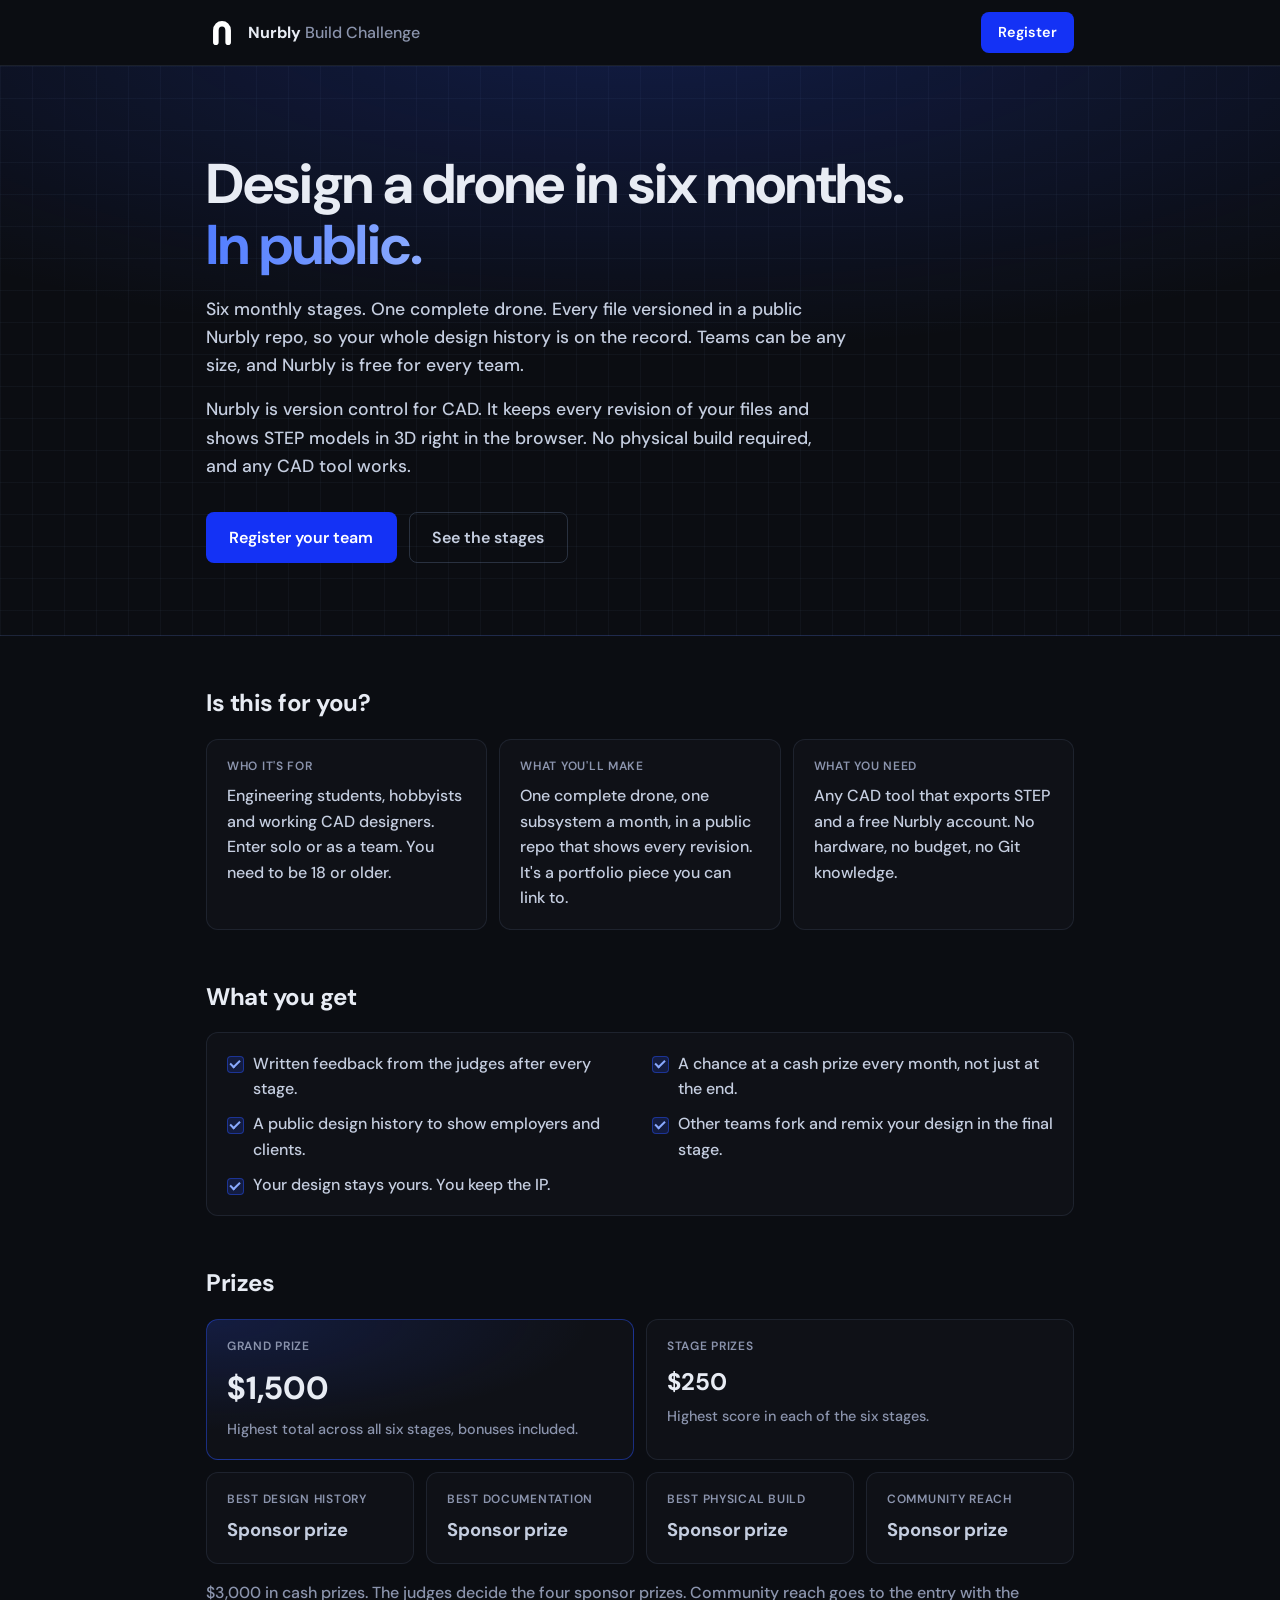
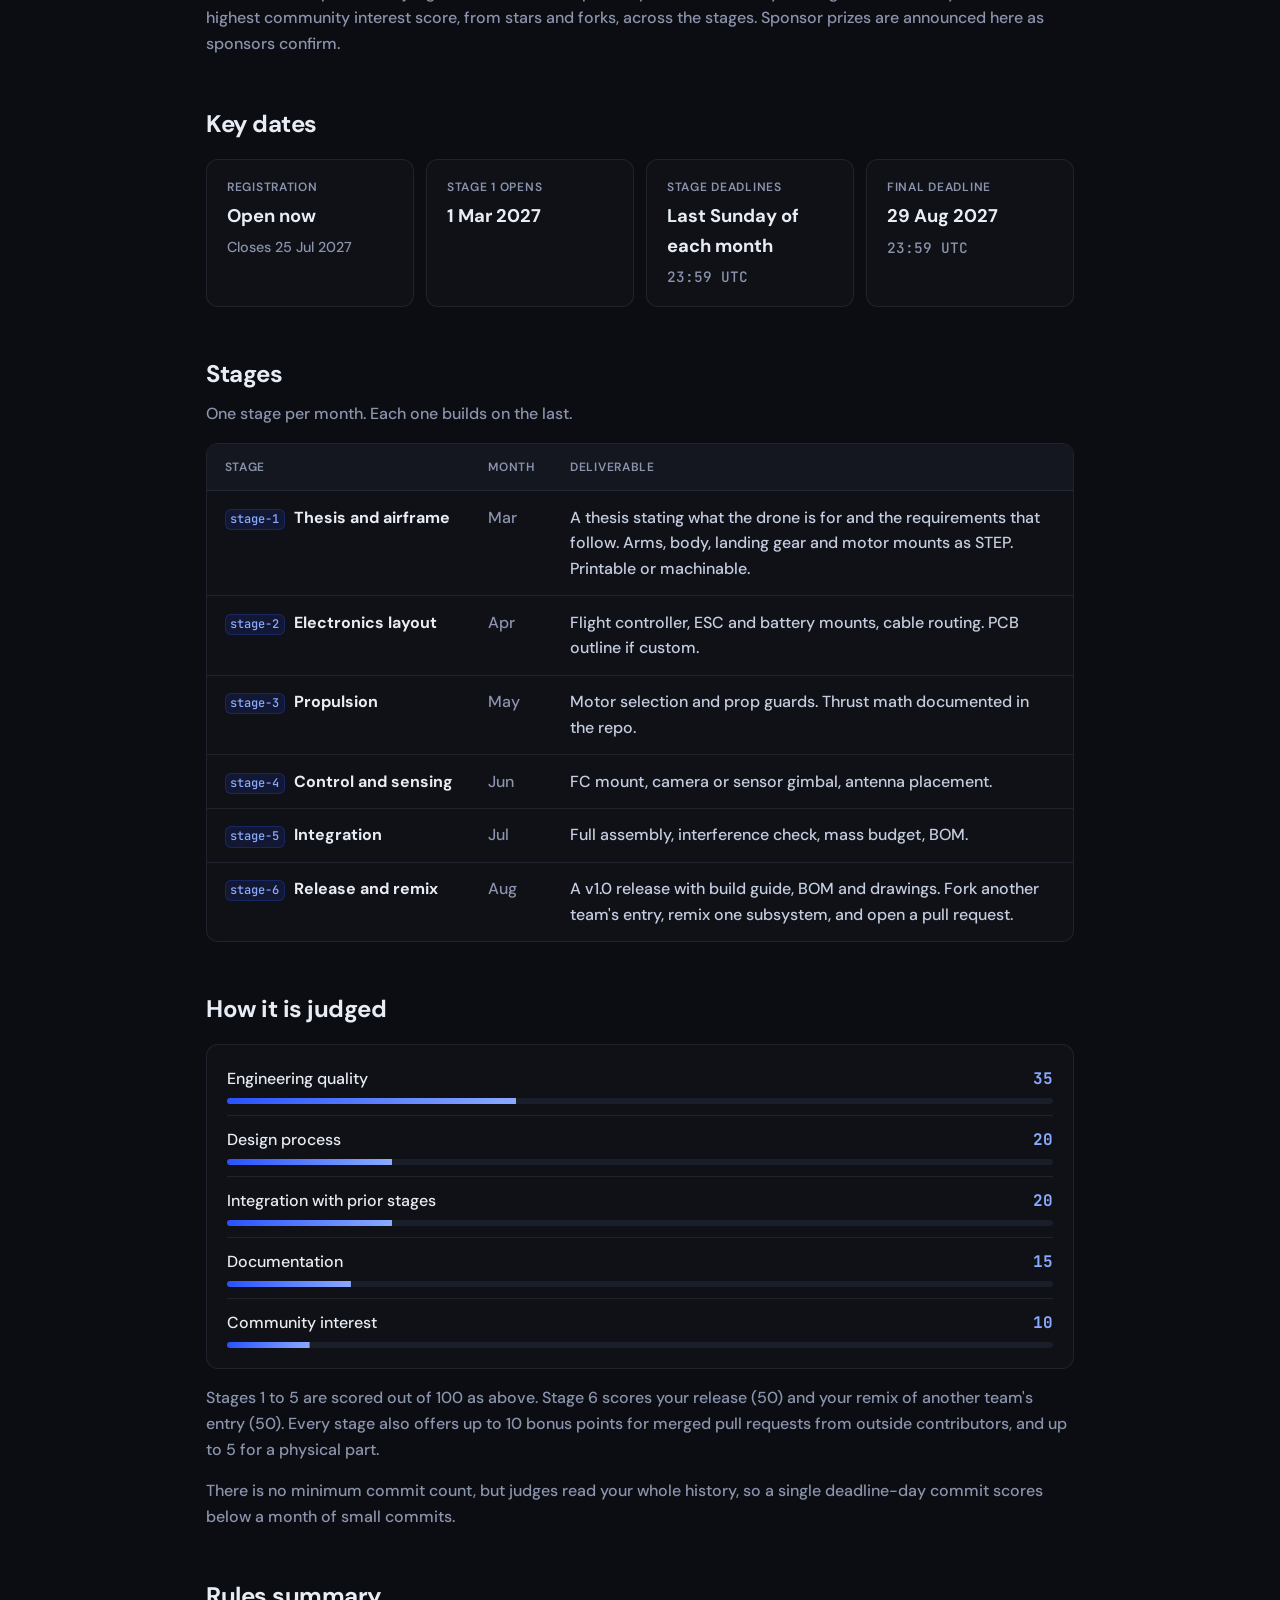
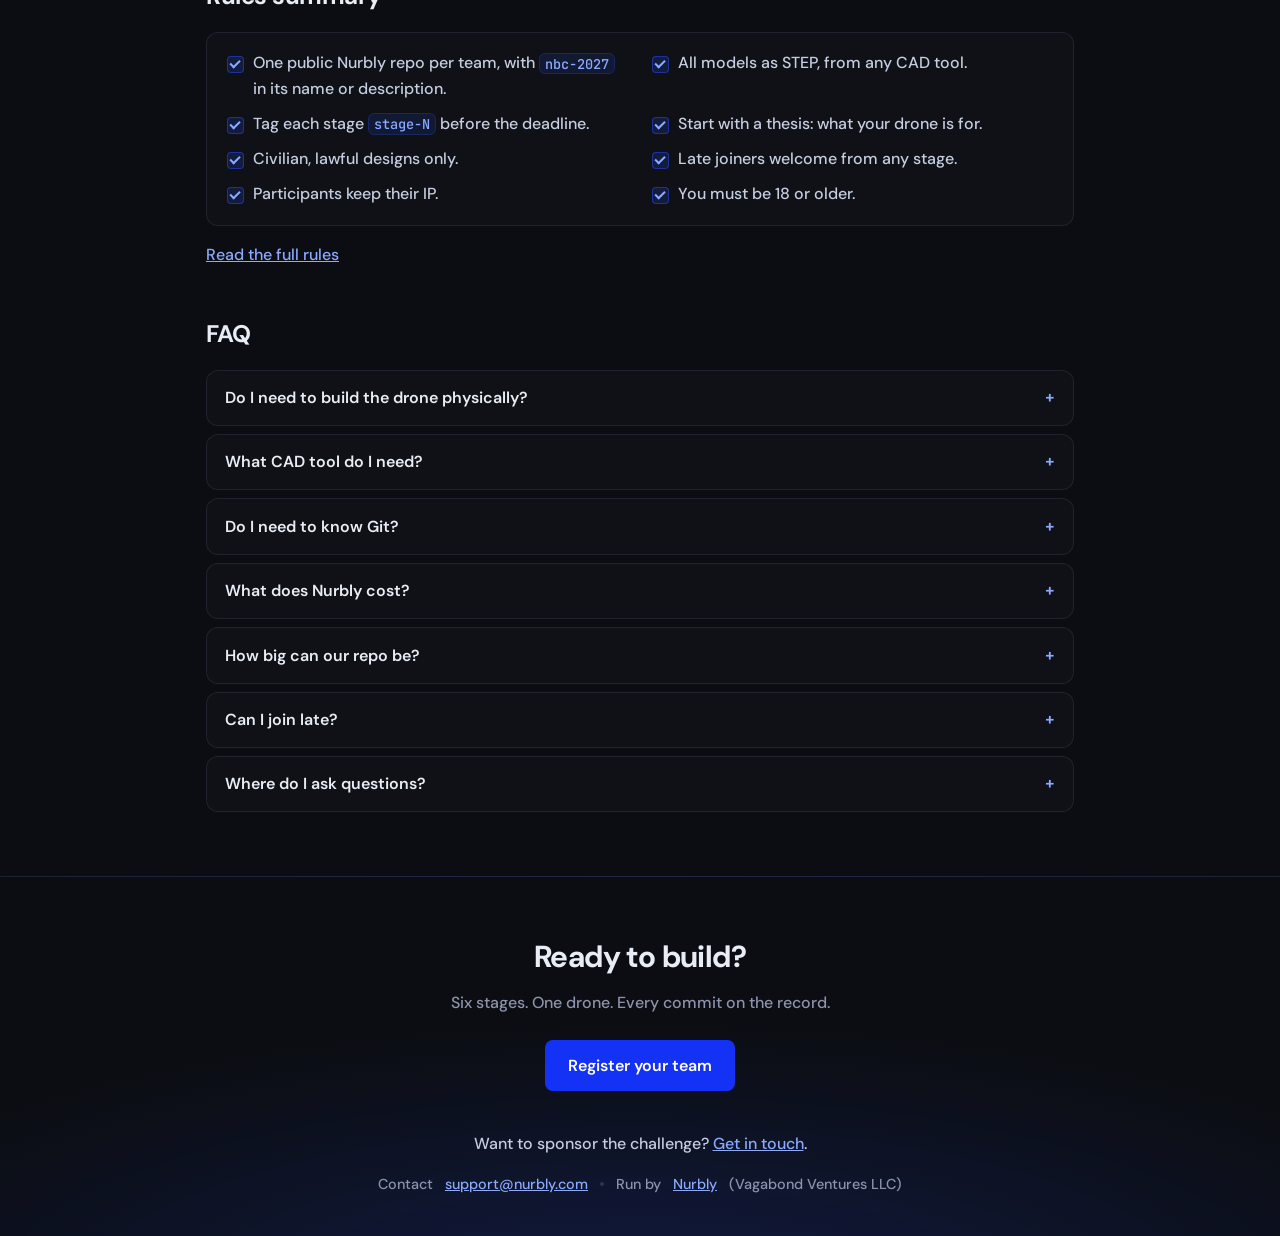
==== commit bfcc940d: "Explain who the challenge is for and what entrants get Add an intro to Nurbly under the headline, an" ====
--- a/index.html
+++ b/index.html
@@ -38,6 +38,10 @@
       so your whole design history is on the record. Teams can be any size, and Nurbly is
       free for every team.
     </p>
+    <p class="lead lead-2">
+      Nurbly is version control for CAD. It keeps every revision of your files and shows STEP
+      models in 3D right in the browser. No physical build required, and any CAD tool works.
+    </p>
     <div class="actions">
       <a class="btn btn-primary btn-lg" data-link="register" href="#">Register your team</a>
       <a class="btn btn-outline btn-lg" href="#stages">See the stages</a>
@@ -46,6 +50,40 @@
 </section>
 
 <main class="wrap">
+
+  <section id="about">
+    <h2>Is this for you?</h2>
+    <div class="grid grid-thirds">
+      <div class="card">
+        <p class="label">Who it's for</p>
+        <p class="copy">Engineering students, hobbyists and working CAD designers. Enter solo or as a team.
+        You need to be 18 or older.</p>
+      </div>
+      <div class="card">
+        <p class="label">What you'll make</p>
+        <p class="copy">One complete drone, one subsystem a month, in a public repo that shows every
+        revision. It's a portfolio piece you can link to.</p>
+      </div>
+      <div class="card">
+        <p class="label">What you need</p>
+        <p class="copy">Any CAD tool that exports STEP and a free Nurbly account. No hardware, no budget,
+        no Git knowledge.</p>
+      </div>
+    </div>
+  </section>
+
+  <section id="why">
+    <h2>What you get</h2>
+    <div class="card">
+      <ul class="checks">
+        <li>Written feedback from the judges after every stage.</li>
+        <li>A chance at a cash prize every month, not just at the end.</li>
+        <li>A public design history to show employers and clients.</li>
+        <li>Other teams fork and remix your design in the final stage.</li>
+        <li>Your design stays yours. You keep the IP.</li>
+      </ul>
+    </div>
+  </section>
 
   <section id="prizes">
     <h2>Prizes</h2>
@@ -231,7 +269,7 @@
     <p class="footer-meta">
       Contact <a data-link="email" href="#"></a>
       <span class="dot"></span>
-      Run by <a href="https://nurbly.com">Nurbly</a>
+      Run by <a href="https://nurbly.com">Nurbly</a> (Vagabond Ventures LLC)
     </p>
   </div>
 </footer>
--- a/style.css
+++ b/style.css
@@ -159,6 +159,8 @@
 }
 .value { font-size: 1.15rem; font-weight: 700; margin-top: 0.35rem; }
 .sub { color: var(--muted); font-size: 0.9rem; margin-top: 0.25rem; }
+.copy { color: var(--text-2); margin-top: 0.4rem; }
+.lead-2 { margin-top: 1rem; }
 
 /* Stages table */
 .table-card { padding: 0; overflow: hidden; }
@@ -380,6 +382,7 @@
 @media (min-width: 860px) {
   .grid-4 { grid-template-columns: repeat(4, 1fr); }
   .grid-3 { grid-template-columns: repeat(4, 1fr); }
+  .grid-thirds { grid-template-columns: repeat(3, 1fr); }
   /* Cash prizes share the first row; the four sponsor prizes fill the second */
   .card-cash { grid-column: span 2; }
 }
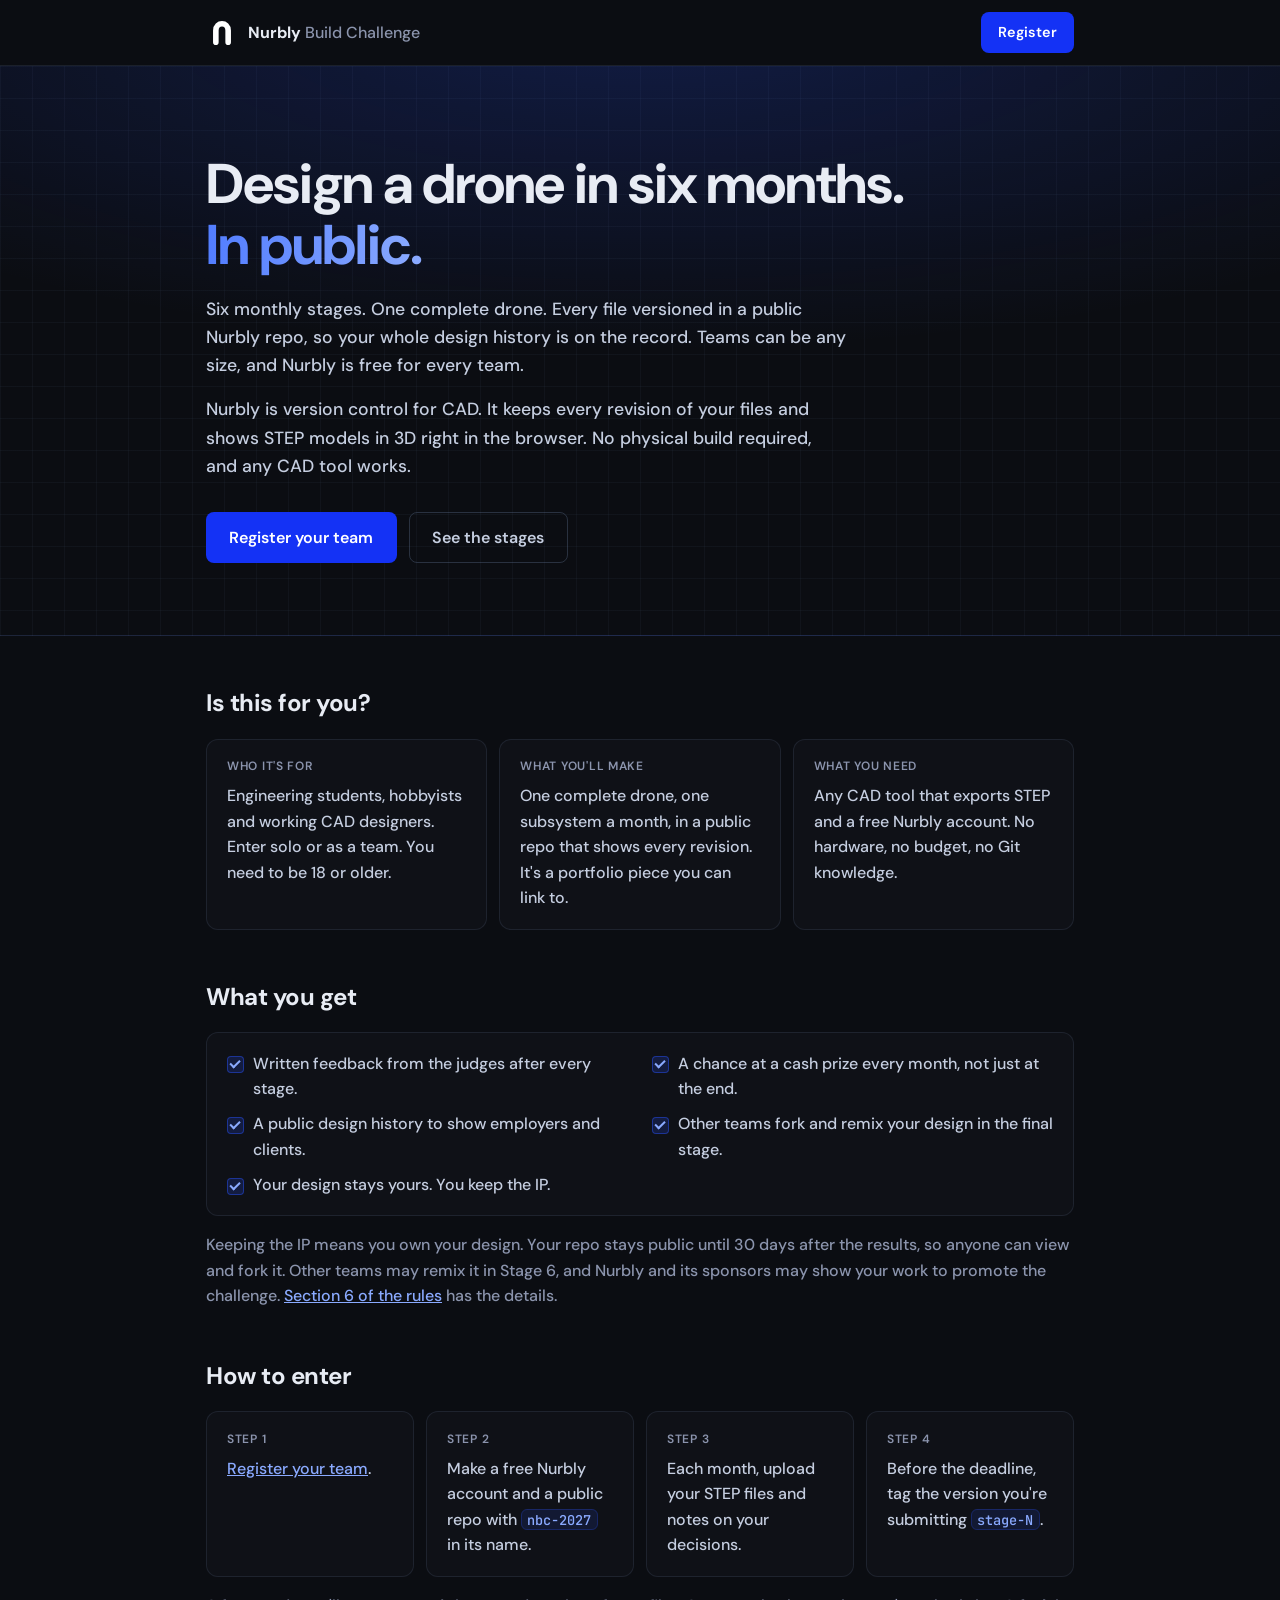
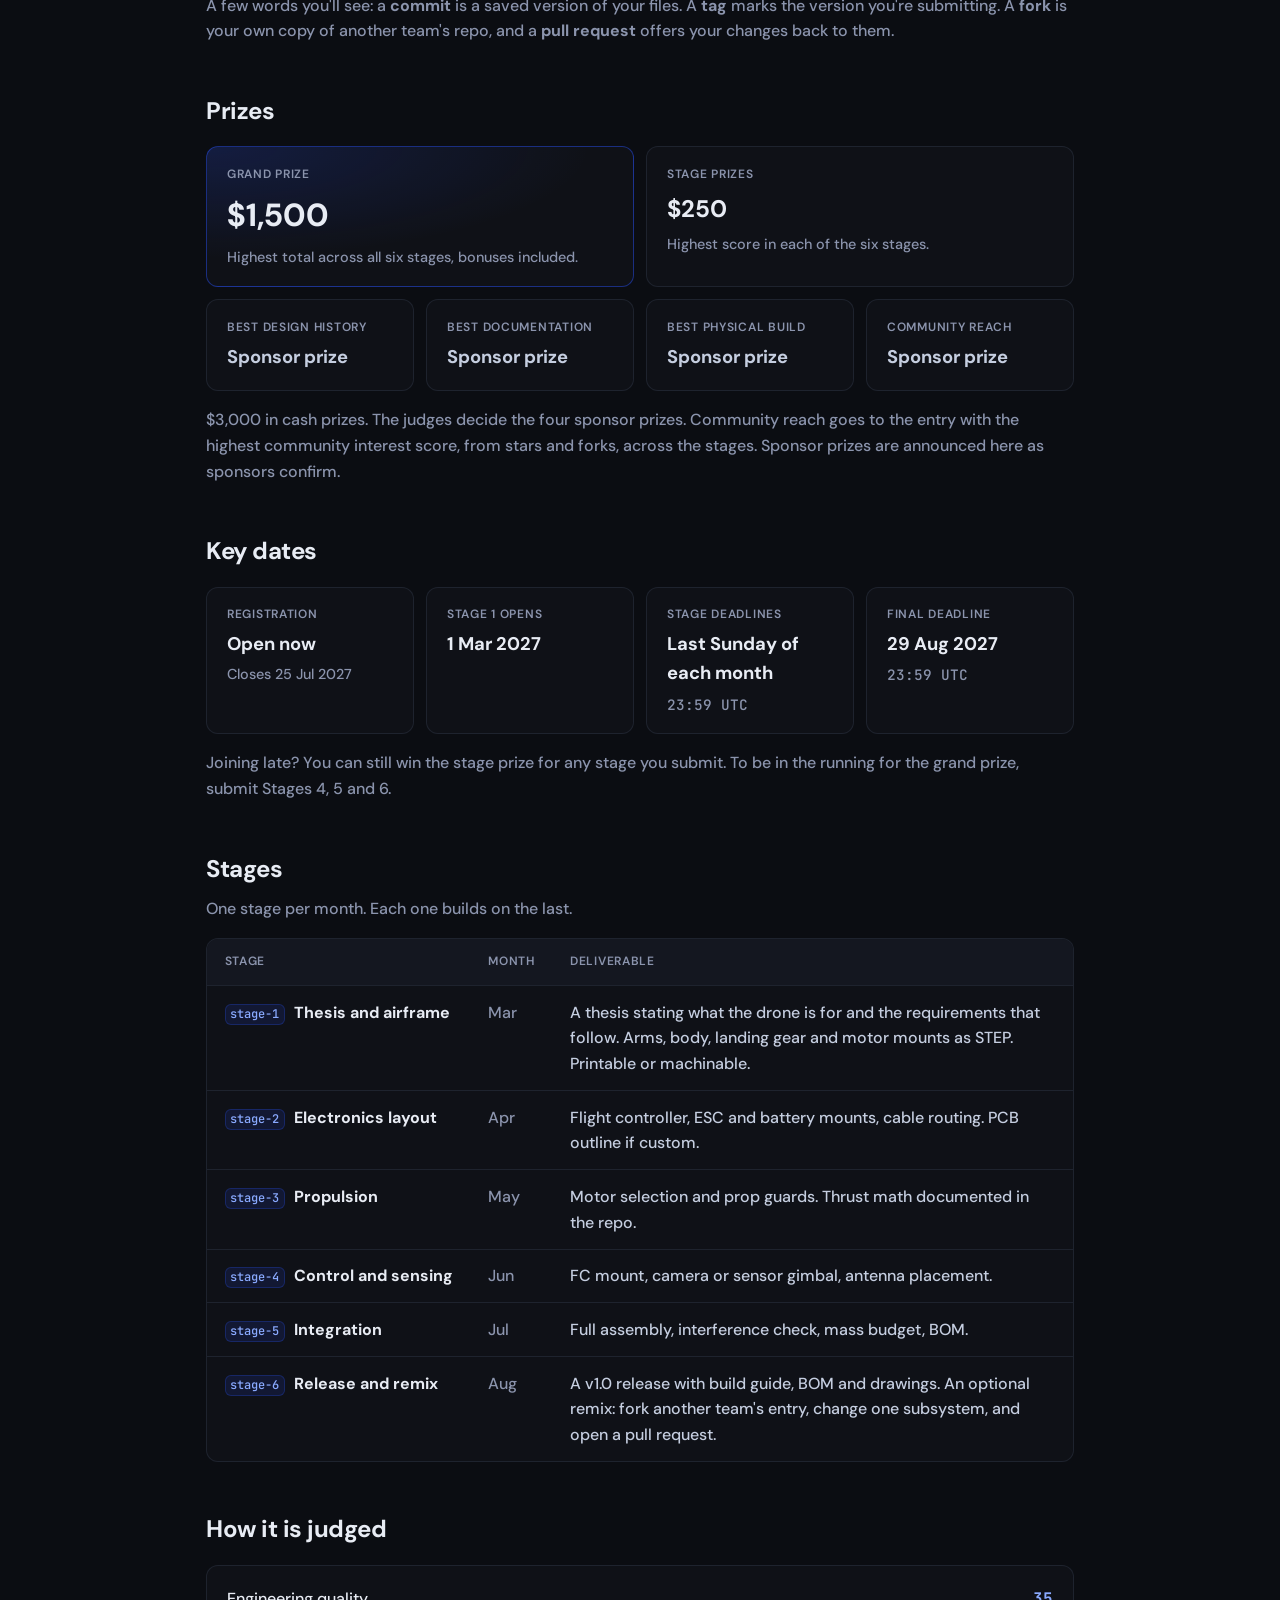
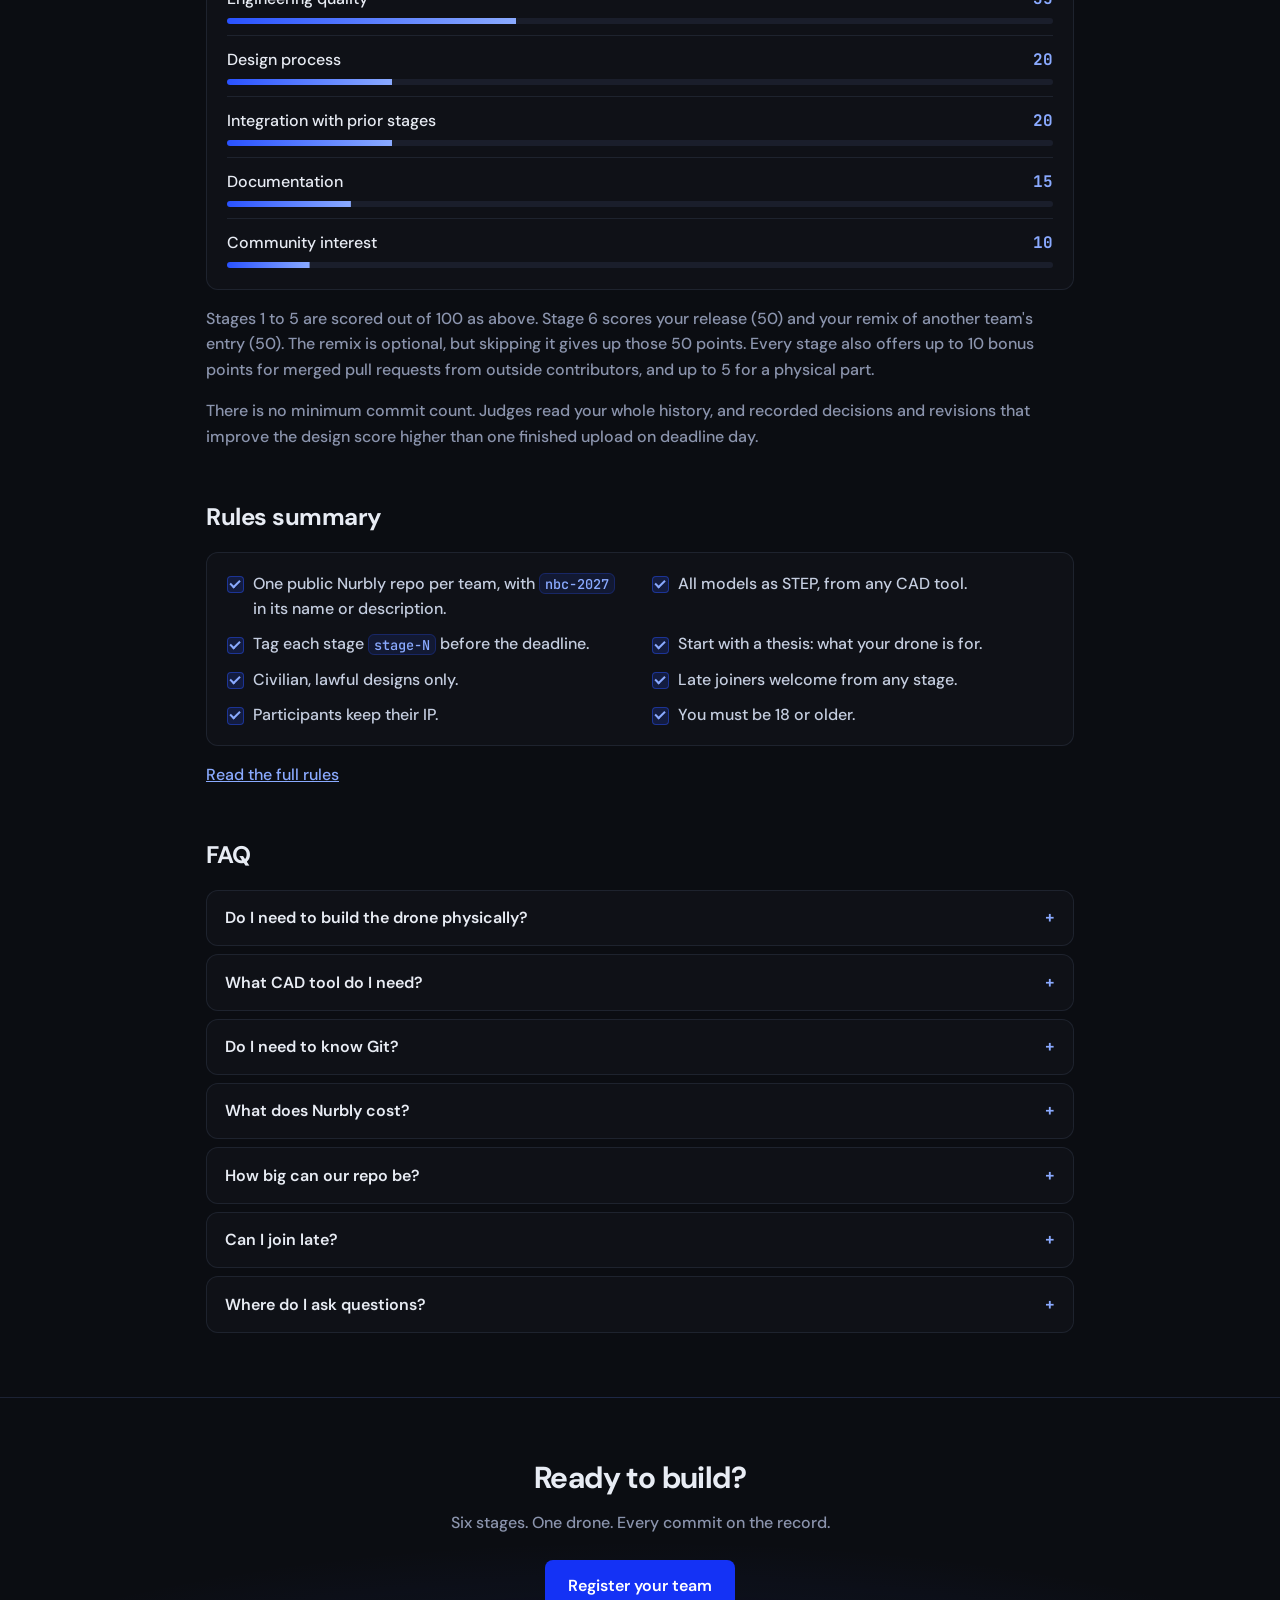
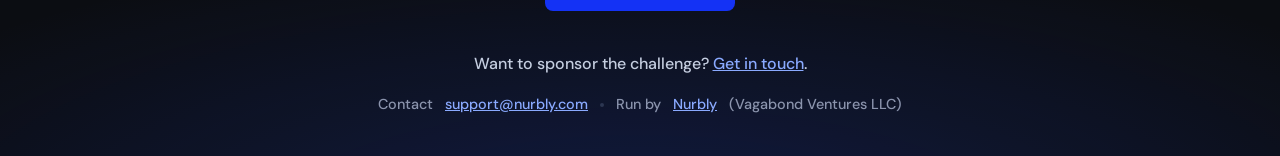
==== commit f81cdaff: "Add how-to-enter steps and clarify late entry, remix and IP Add a four-step How to enter section wit" ====
--- a/index.html
+++ b/index.html
@@ -83,6 +83,35 @@
         <li>Your design stays yours. You keep the IP.</li>
       </ul>
     </div>
+    <p class="note">Keeping the IP means you own your design. Your repo stays public until 30 days after the
+    results, so anyone can view and fork it. Other teams may remix it in Stage 6, and Nurbly and its sponsors
+    may show your work to promote the challenge. <a data-link="rules" href="#">Section 6 of the rules</a>
+    has the details.</p>
+  </section>
+
+  <section id="enter">
+    <h2>How to enter</h2>
+    <div class="grid grid-4">
+      <div class="card">
+        <p class="label">Step 1</p>
+        <p class="copy"><a data-link="register" href="#">Register your team</a>.</p>
+      </div>
+      <div class="card">
+        <p class="label">Step 2</p>
+        <p class="copy">Make a free Nurbly account and a public repo with <code>nbc-2027</code> in its name.</p>
+      </div>
+      <div class="card">
+        <p class="label">Step 3</p>
+        <p class="copy">Each month, upload your STEP files and notes on your decisions.</p>
+      </div>
+      <div class="card">
+        <p class="label">Step 4</p>
+        <p class="copy">Before the deadline, tag the version you're submitting <code>stage-N</code>.</p>
+      </div>
+    </div>
+    <p class="note">A few words you'll see: a <b>commit</b> is a saved version of your files. A <b>tag</b>
+    marks the version you're submitting. A <b>fork</b> is your own copy of another team's repo, and a
+    <b>pull request</b> offers your changes back to them.</p>
   </section>
 
   <section id="prizes">
@@ -143,6 +172,8 @@
         <p class="sub mono">23:59 UTC</p>
       </div>
     </div>
+    <p class="note">Joining late? You can still win the stage prize for any stage you submit. To be in the
+    running for the grand prize, submit Stages 4, 5 and 6.</p>
   </section>
 
   <!-- SPONSORS: hidden until there are real sponsors. To show it, delete this comment's
@@ -174,7 +205,7 @@
           <tr><td><span class="tag mono">stage-3</span> Propulsion</td><td>May</td><td>Motor selection and prop guards. Thrust math documented in the repo.</td></tr>
           <tr><td><span class="tag mono">stage-4</span> Control and sensing</td><td>Jun</td><td>FC mount, camera or sensor gimbal, antenna placement.</td></tr>
           <tr><td><span class="tag mono">stage-5</span> Integration</td><td>Jul</td><td>Full assembly, interference check, mass budget, BOM.</td></tr>
-          <tr><td><span class="tag mono">stage-6</span> Release and remix</td><td>Aug</td><td>A v1.0 release with build guide, BOM and drawings. Fork another team's entry, remix one subsystem, and open a pull request.</td></tr>
+          <tr><td><span class="tag mono">stage-6</span> Release and remix</td><td>Aug</td><td>A v1.0 release with build guide, BOM and drawings. An optional remix: fork another team's entry, change one subsystem, and open a pull request.</td></tr>
         </tbody>
       </table>
     </div>
@@ -192,10 +223,10 @@
       </ul>
     </div>
     <p class="note">Stages 1 to 5 are scored out of 100 as above. Stage 6 scores your release (50) and your remix of
-    another team's entry (50). Every stage also offers
+    another team's entry (50). The remix is optional, but skipping it gives up those 50 points. Every stage also offers
     up to 10 bonus points for merged pull requests from outside contributors, and up to 5 for a physical part.</p>
-    <p class="note">There is no minimum commit count, but judges read your whole history, so a single deadline-day
-    commit scores below a month of small commits.</p>
+    <p class="note">There is no minimum commit count. Judges read your whole history, and recorded decisions and
+    revisions that improve the design score higher than one finished upload on deadline day.</p>
   </section>
 
   <section id="rules">
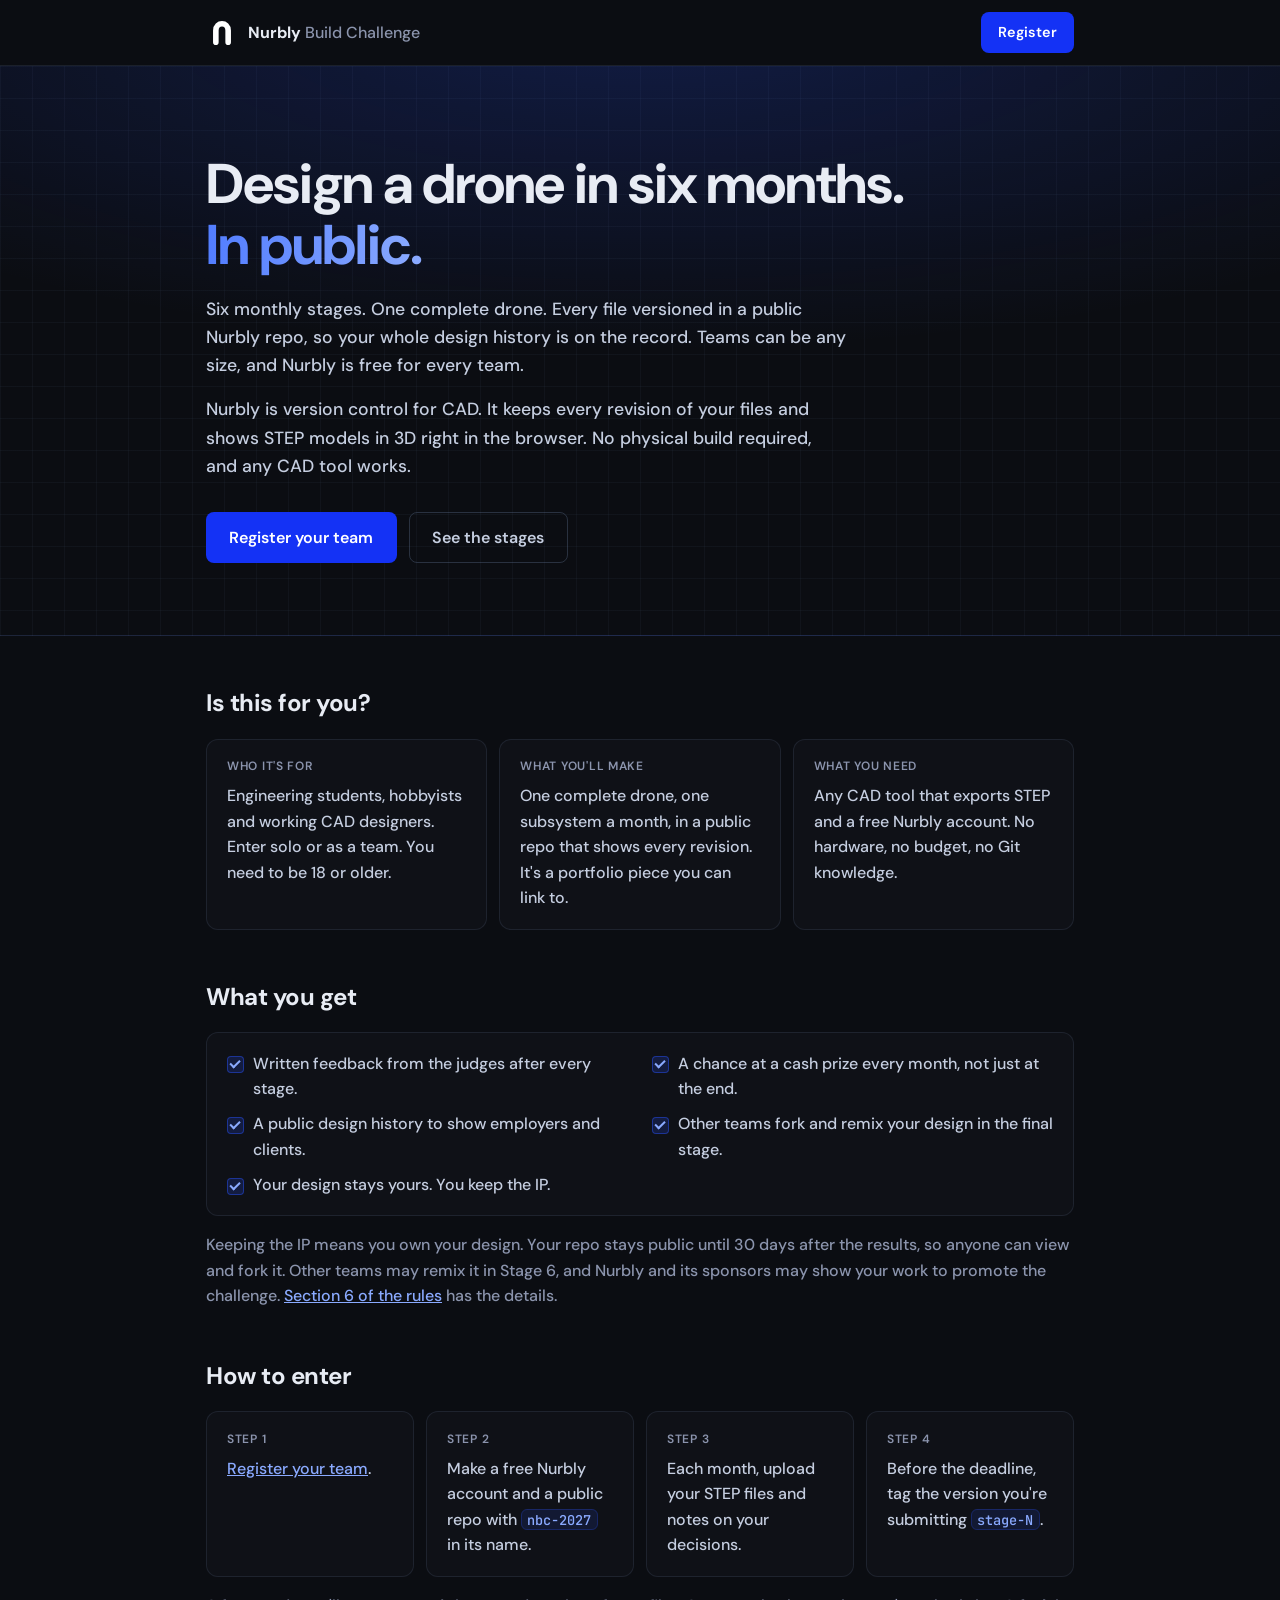
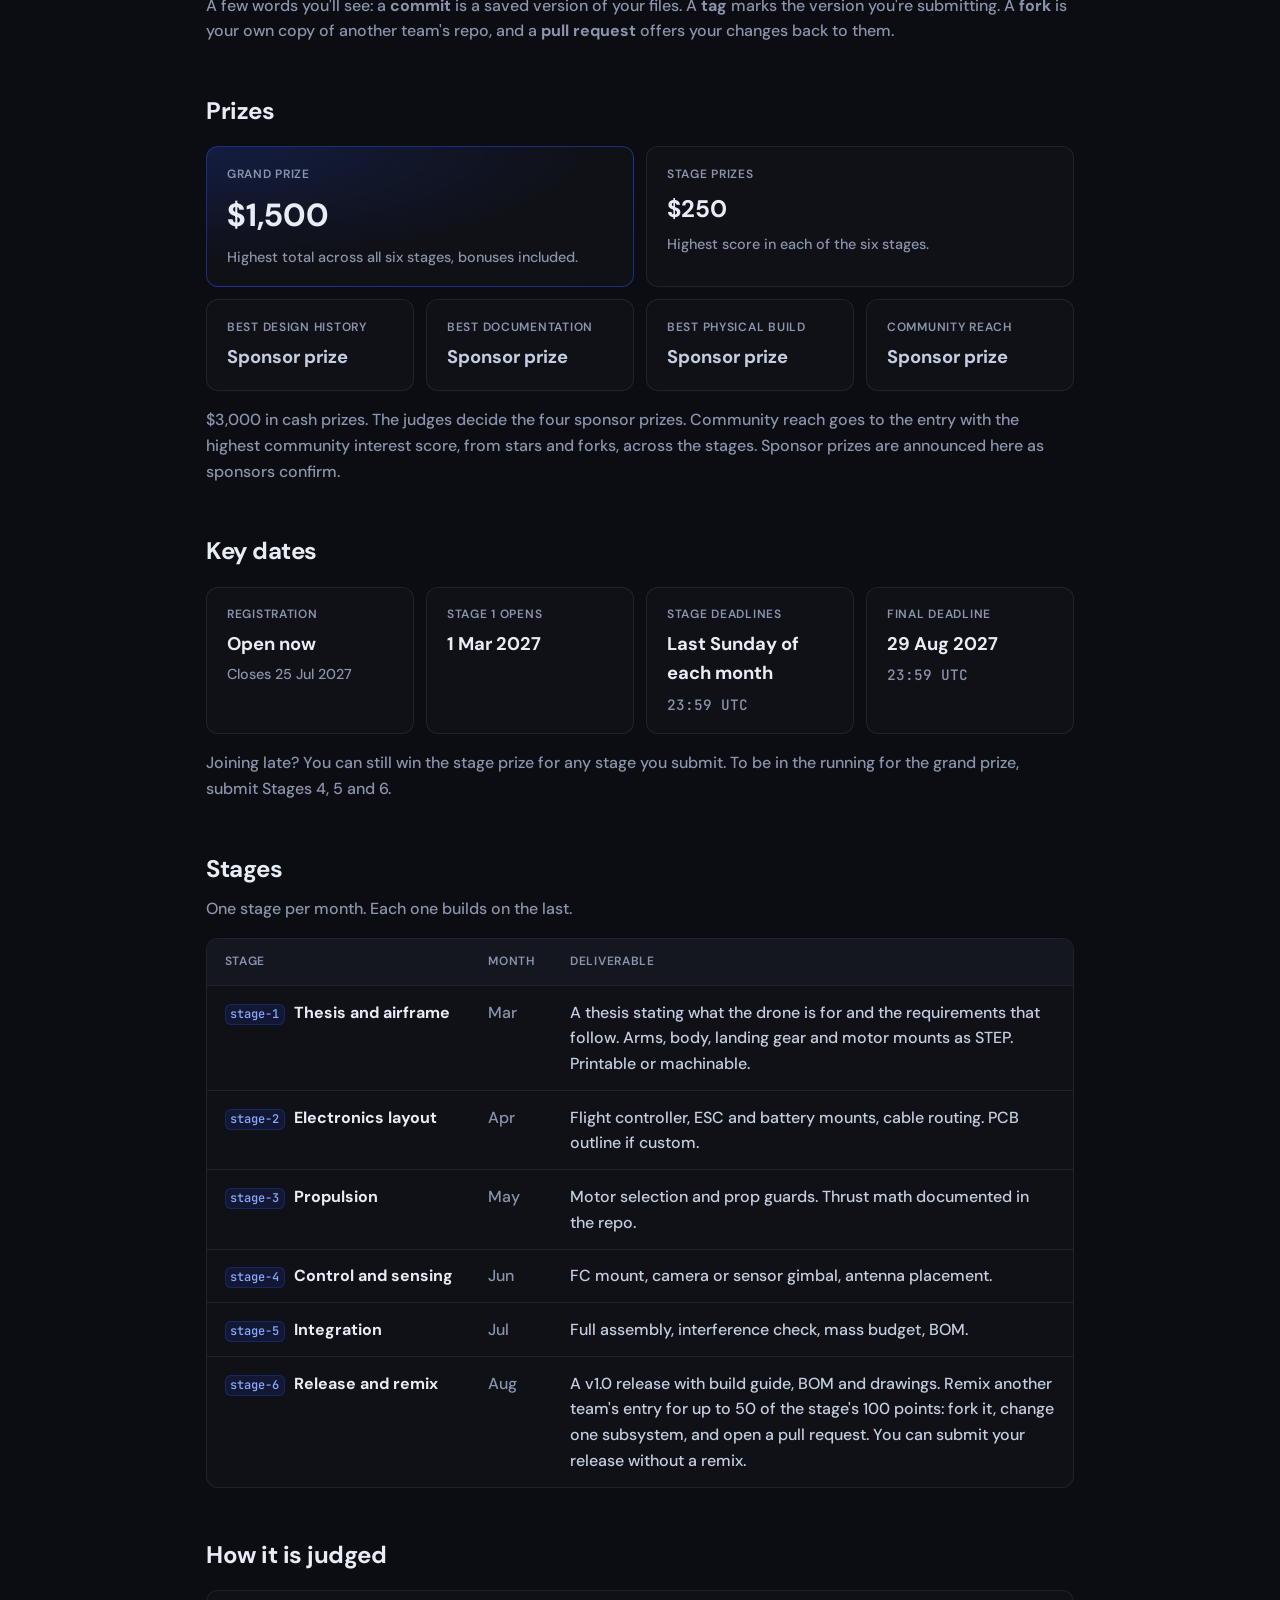
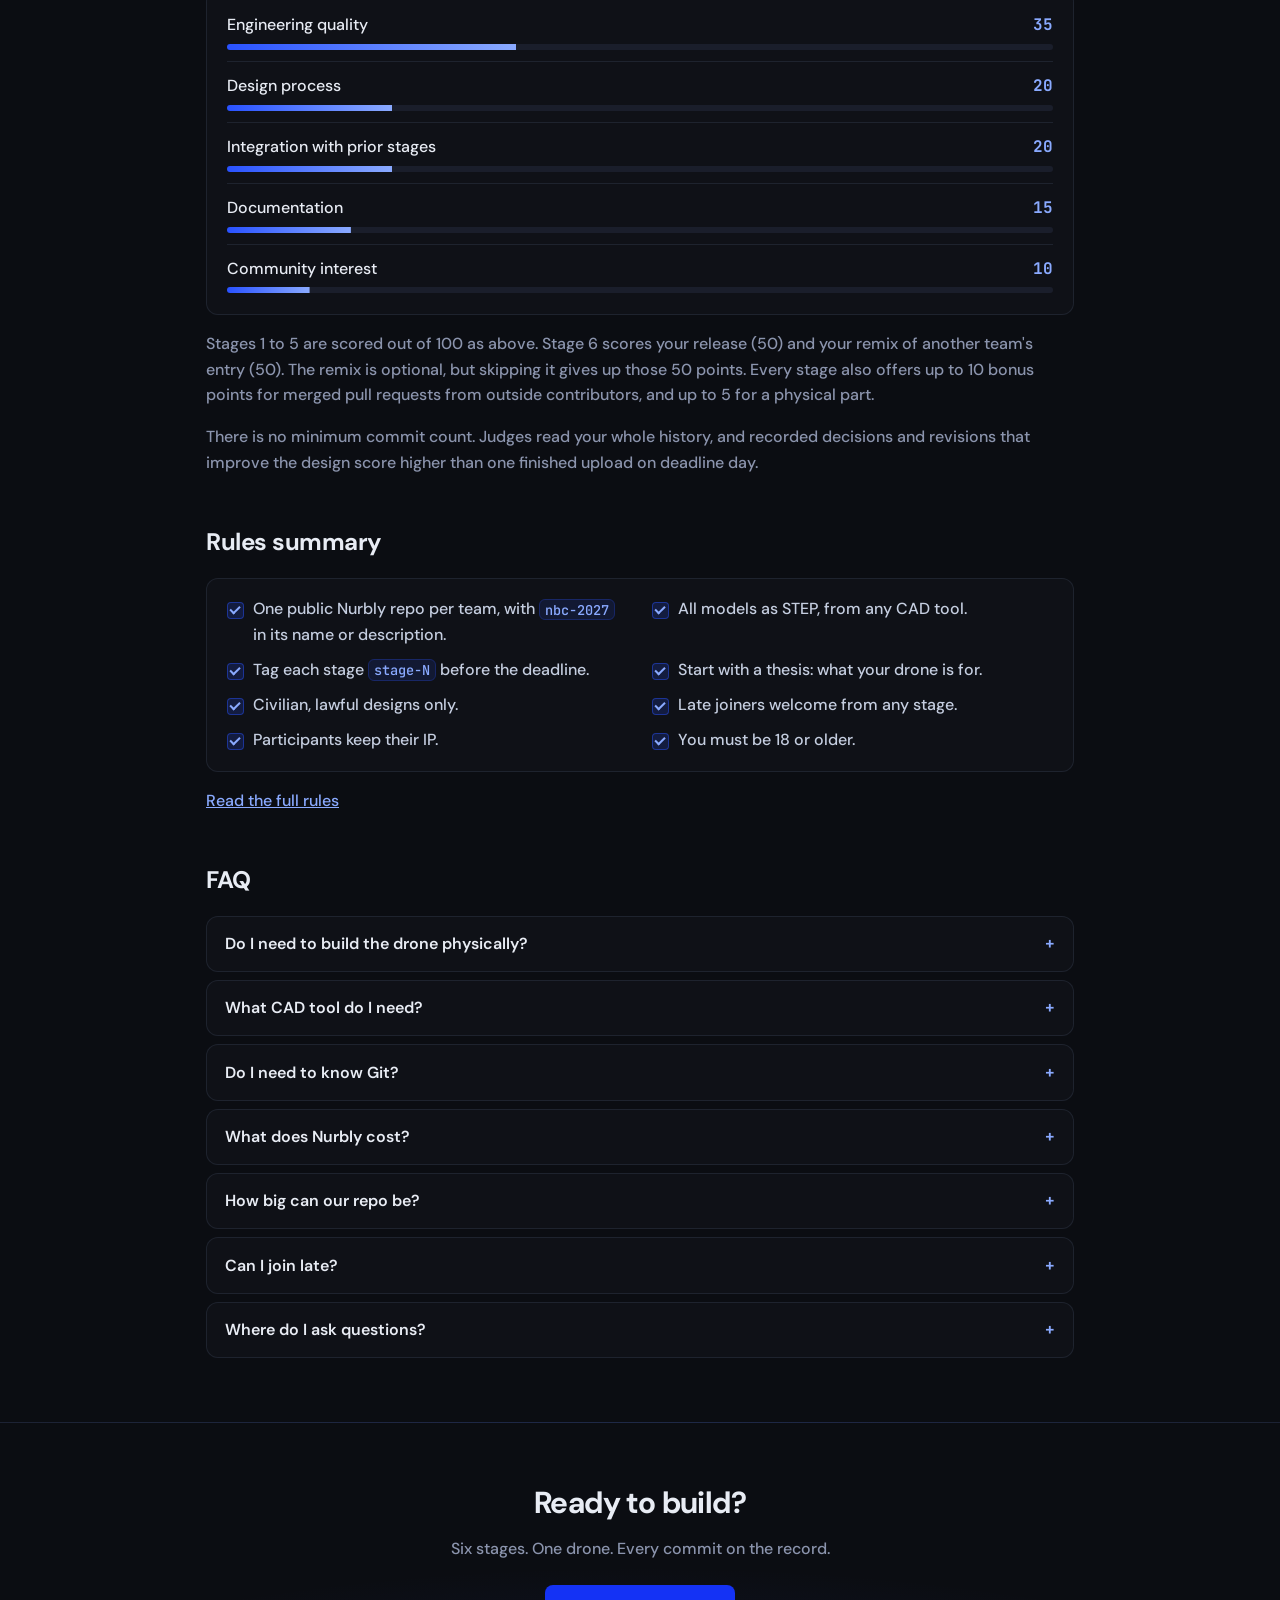
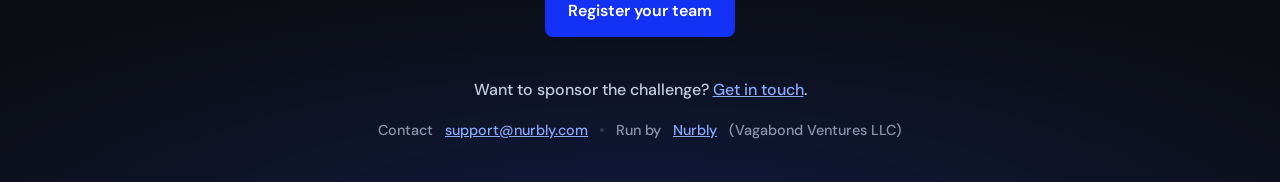
==== commit 65059a05: "State the remix's share of Stage 6 points in the stages table Co-Authored-By: Claude Opus 5.5 <norep" ====
--- a/index.html
+++ b/index.html
@@ -205,7 +205,7 @@
           <tr><td><span class="tag mono">stage-3</span> Propulsion</td><td>May</td><td>Motor selection and prop guards. Thrust math documented in the repo.</td></tr>
           <tr><td><span class="tag mono">stage-4</span> Control and sensing</td><td>Jun</td><td>FC mount, camera or sensor gimbal, antenna placement.</td></tr>
           <tr><td><span class="tag mono">stage-5</span> Integration</td><td>Jul</td><td>Full assembly, interference check, mass budget, BOM.</td></tr>
-          <tr><td><span class="tag mono">stage-6</span> Release and remix</td><td>Aug</td><td>A v1.0 release with build guide, BOM and drawings. An optional remix: fork another team's entry, change one subsystem, and open a pull request.</td></tr>
+          <tr><td><span class="tag mono">stage-6</span> Release and remix</td><td>Aug</td><td>A v1.0 release with build guide, BOM and drawings. Remix another team's entry for up to 50 of the stage's 100 points: fork it, change one subsystem, and open a pull request. You can submit your release without a remix.</td></tr>
         </tbody>
       </table>
     </div>
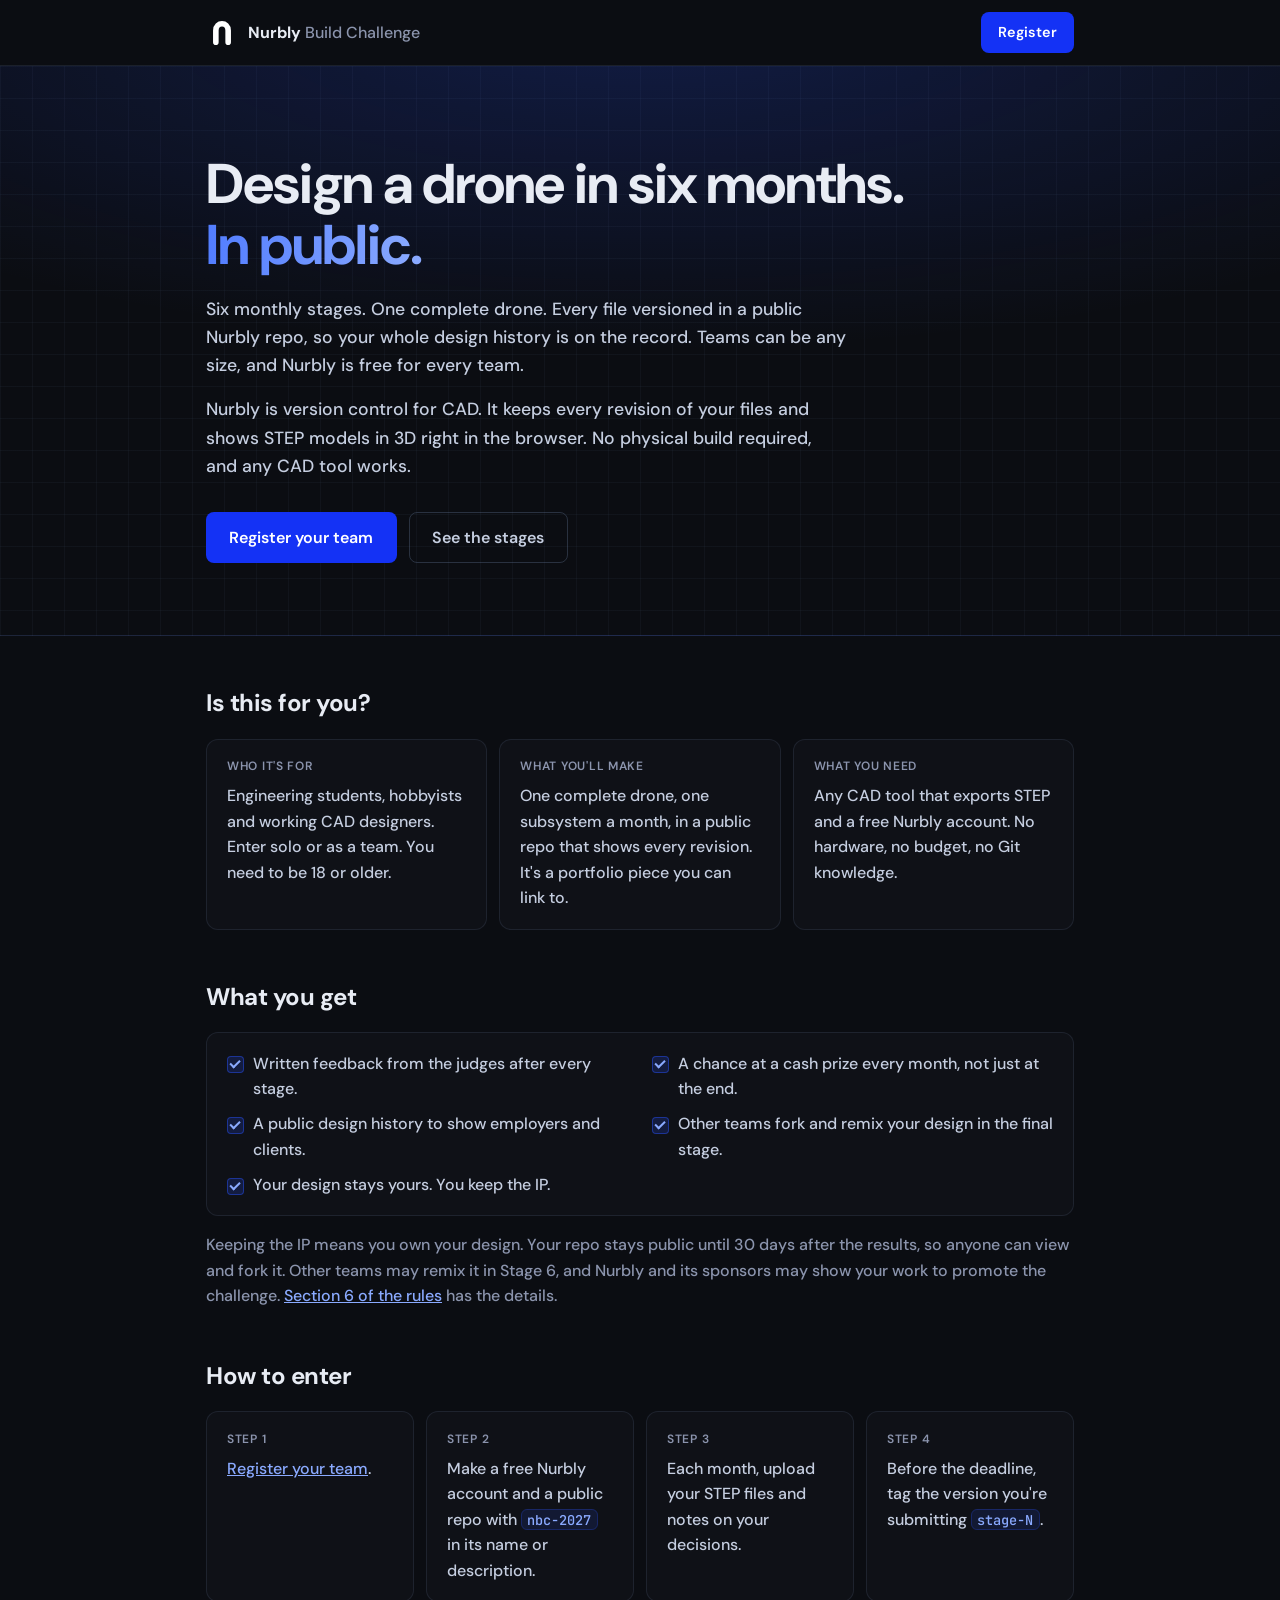
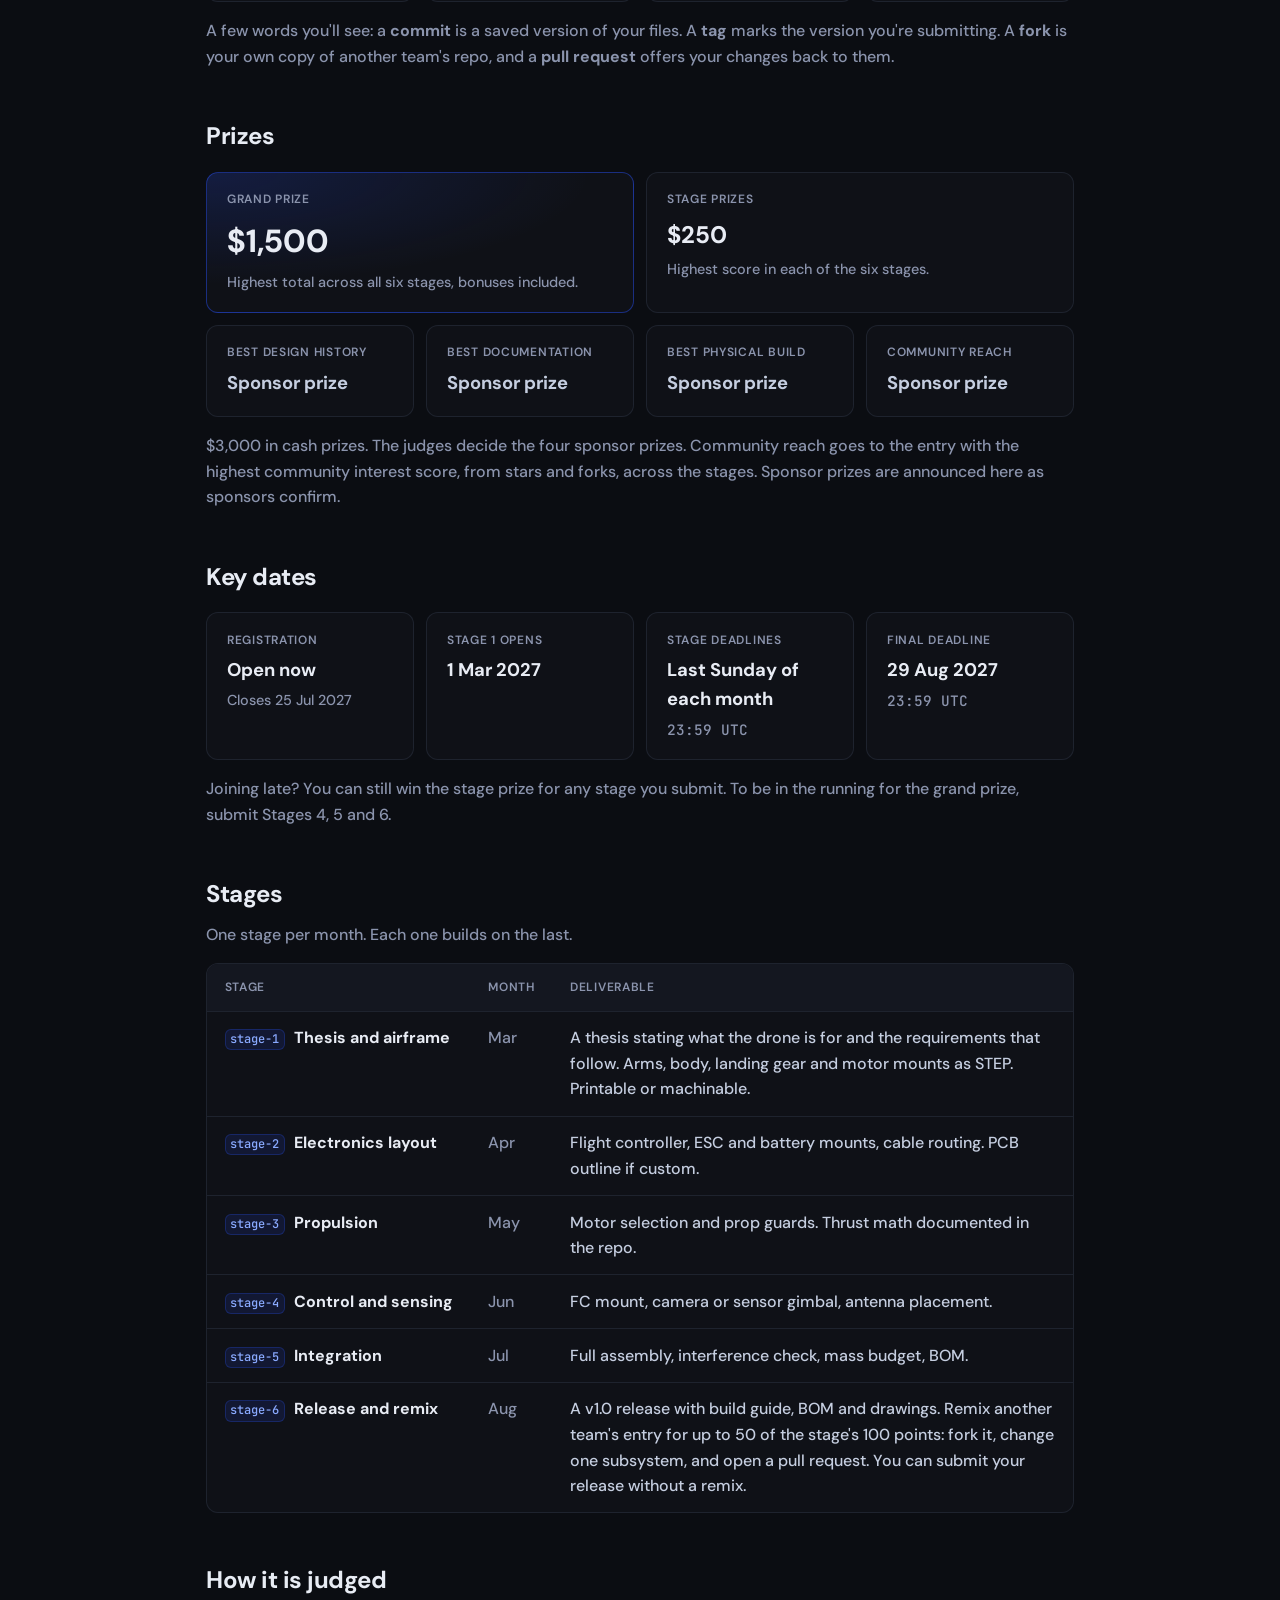
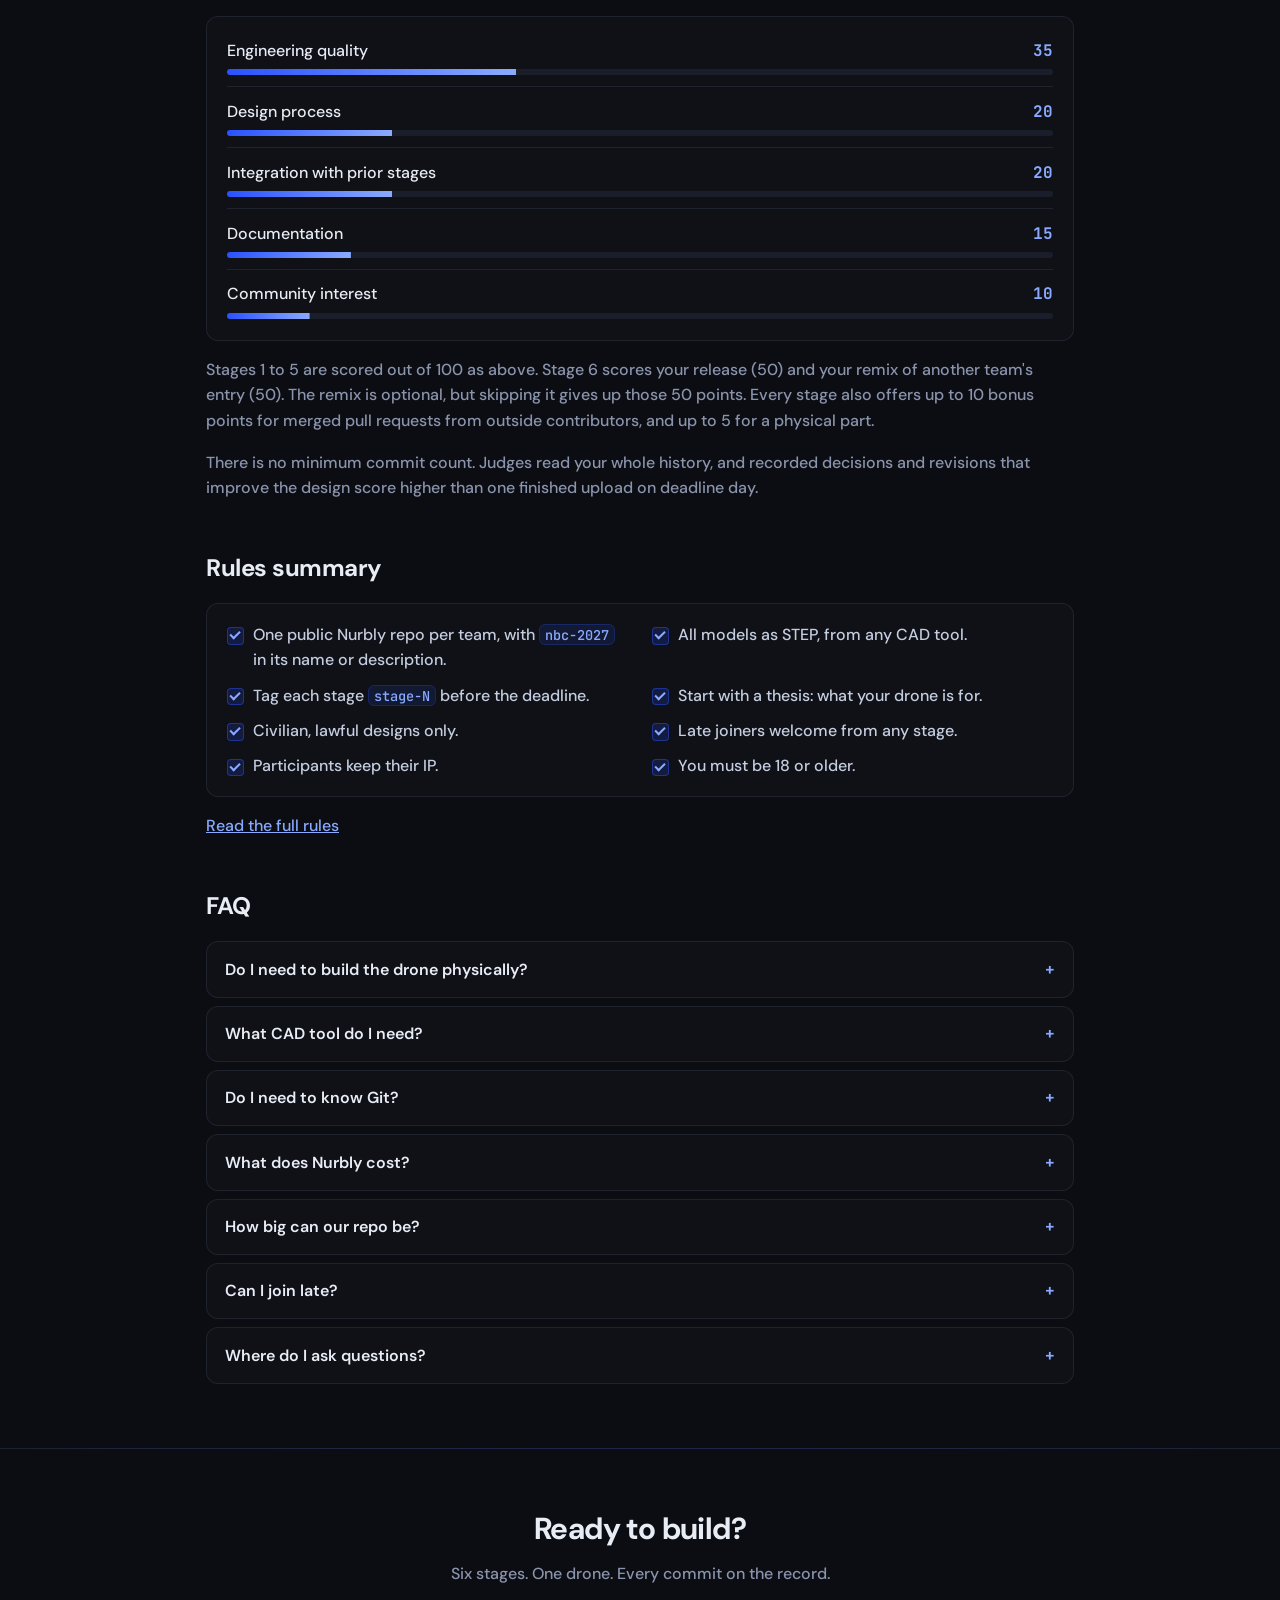
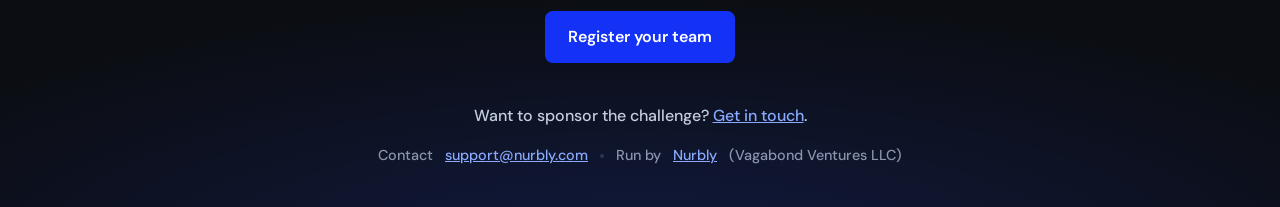
==== commit e35af0ea: "Match the entry step's repo naming to rule 2.3 Co-Authored-By: Claude Opus 5.5 <noreply@anthropic.co" ====
--- a/index.html
+++ b/index.html
@@ -98,7 +98,7 @@
       </div>
       <div class="card">
         <p class="label">Step 2</p>
-        <p class="copy">Make a free Nurbly account and a public repo with <code>nbc-2027</code> in its name.</p>
+        <p class="copy">Make a free Nurbly account and a public repo with <code>nbc-2027</code> in its name or description.</p>
       </div>
       <div class="card">
         <p class="label">Step 3</p>
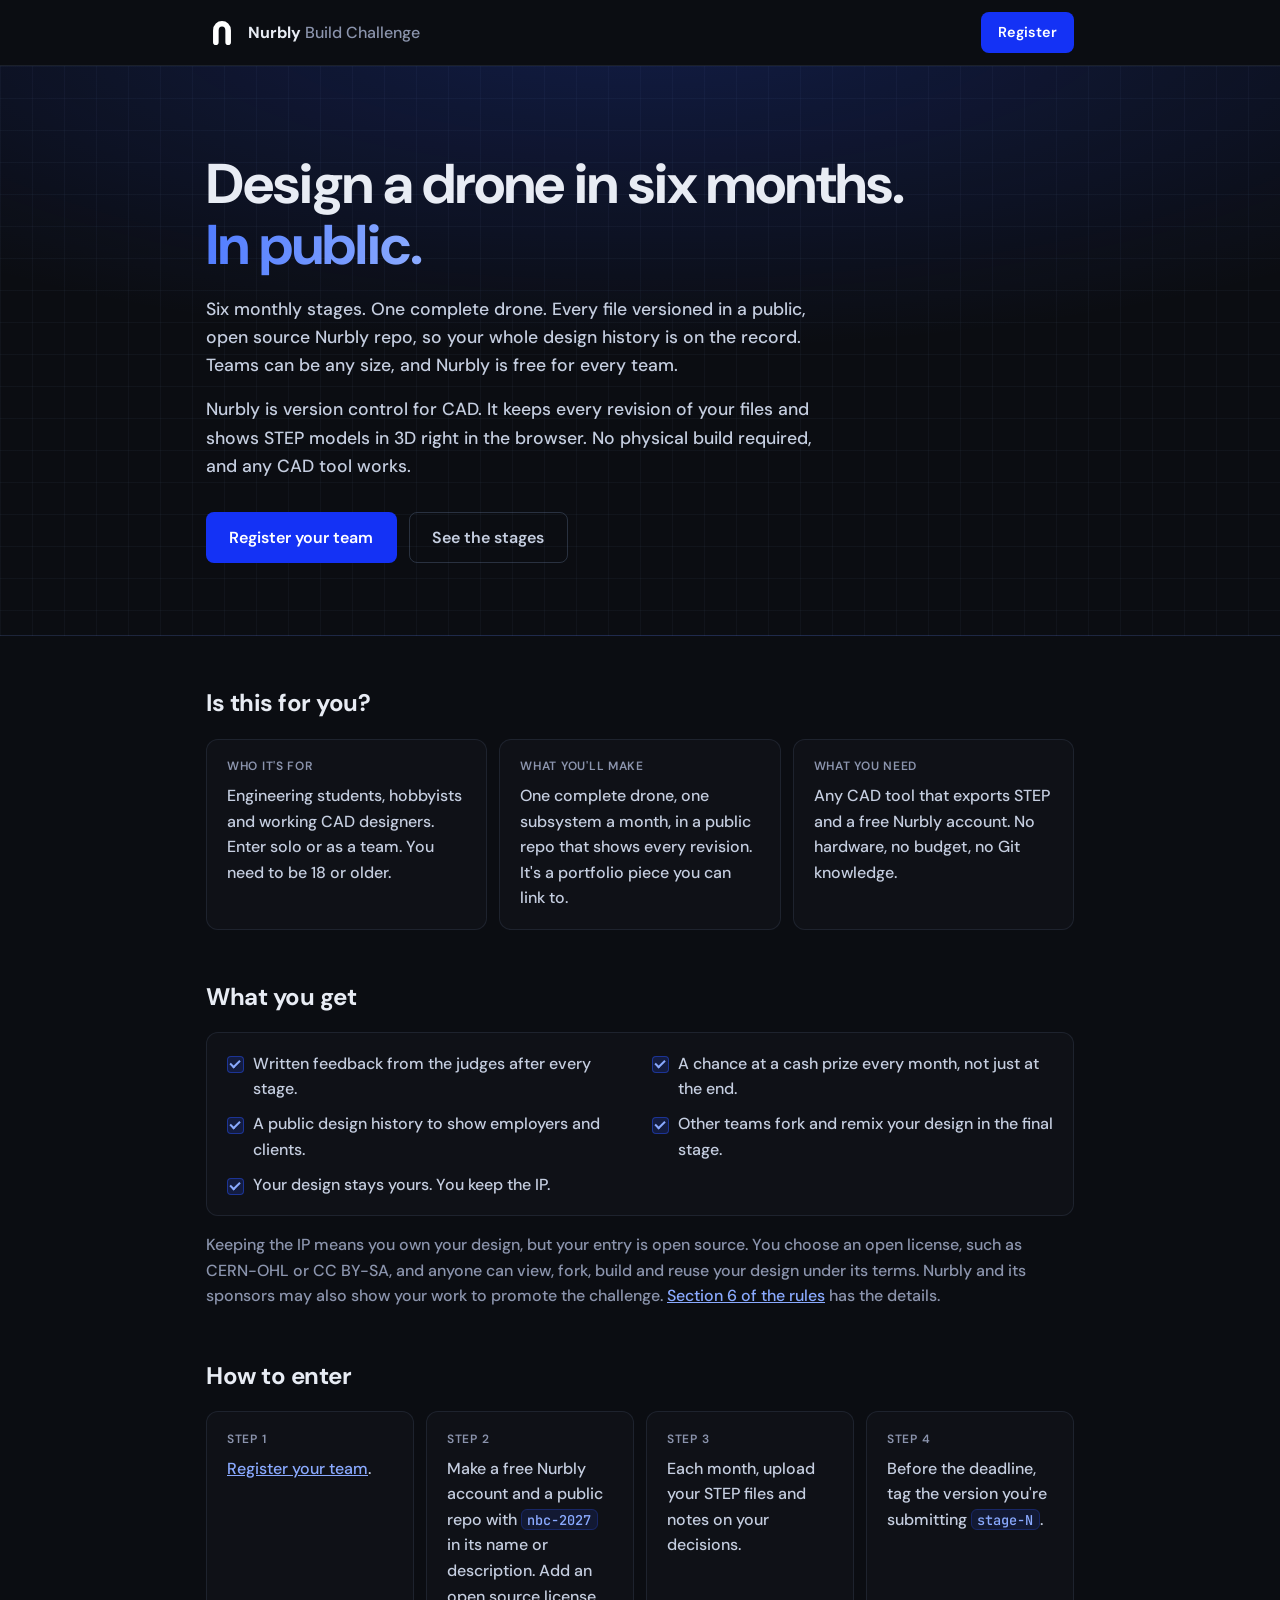
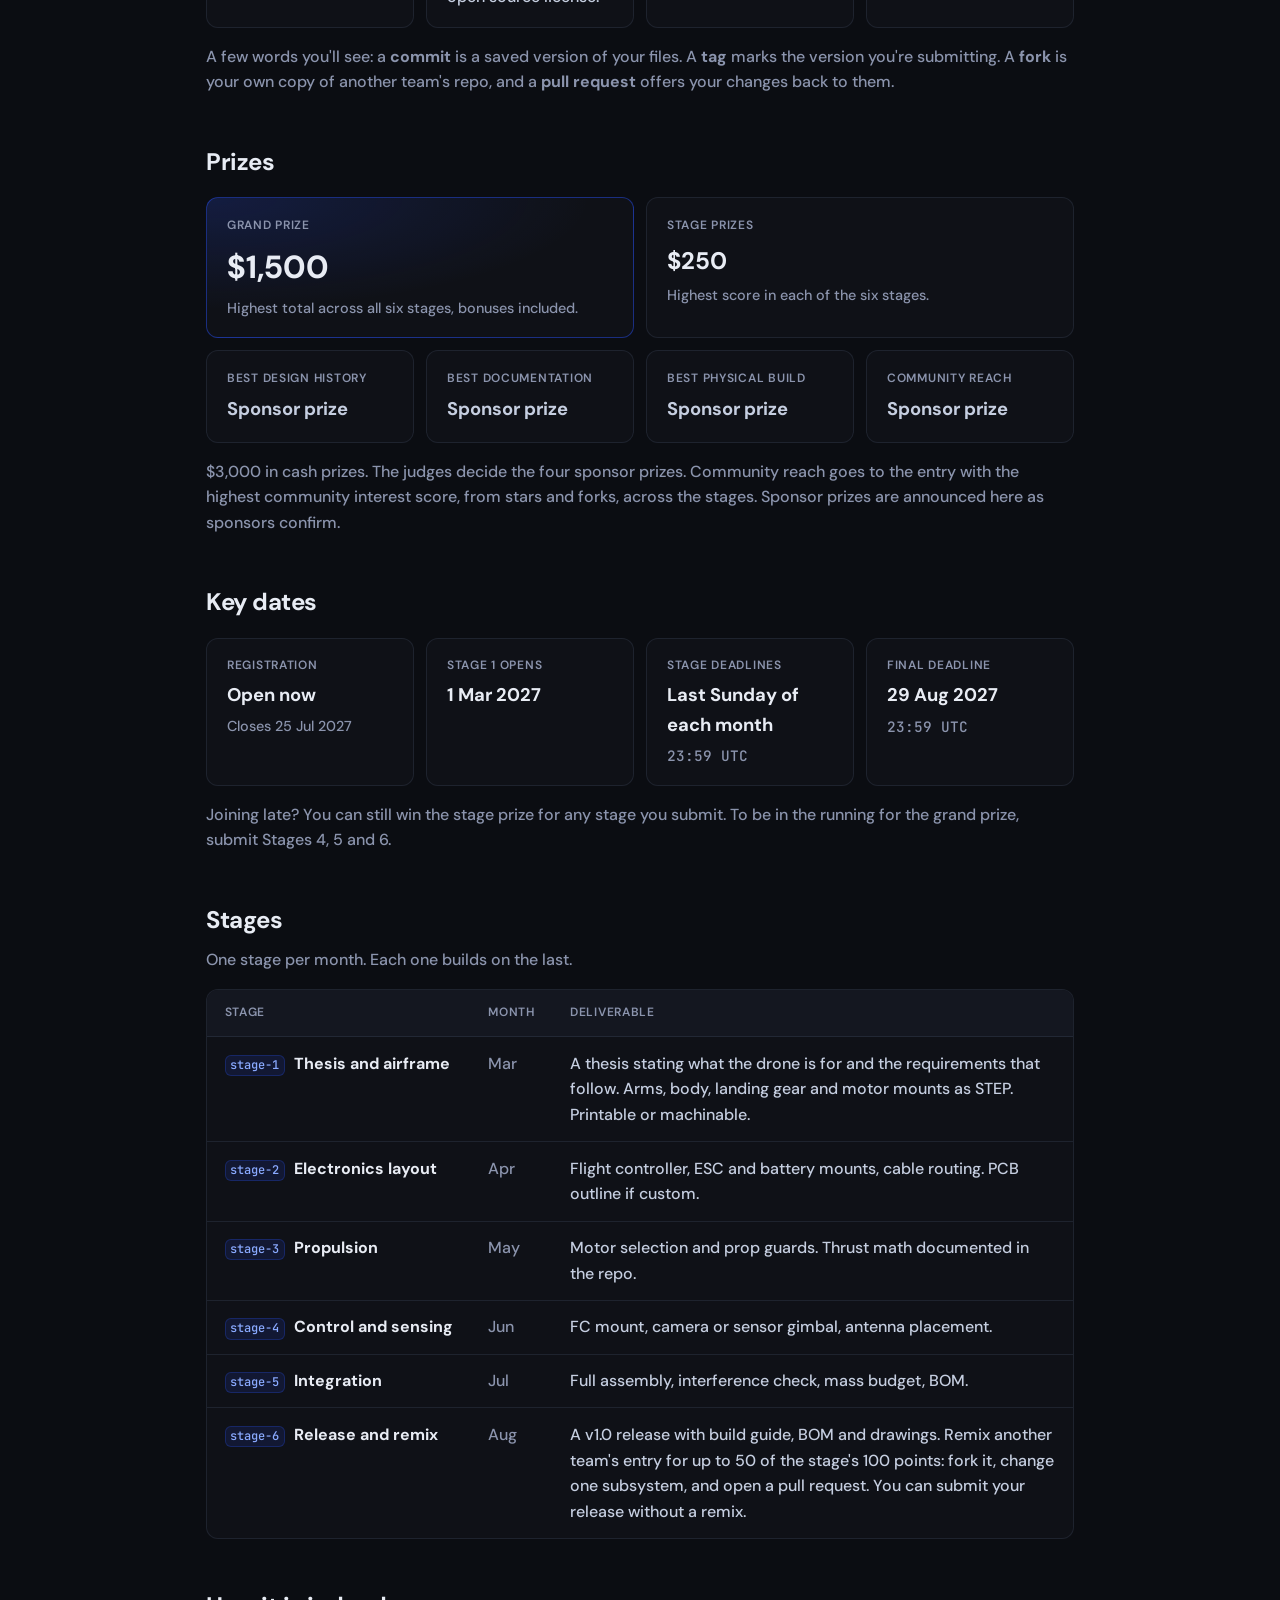
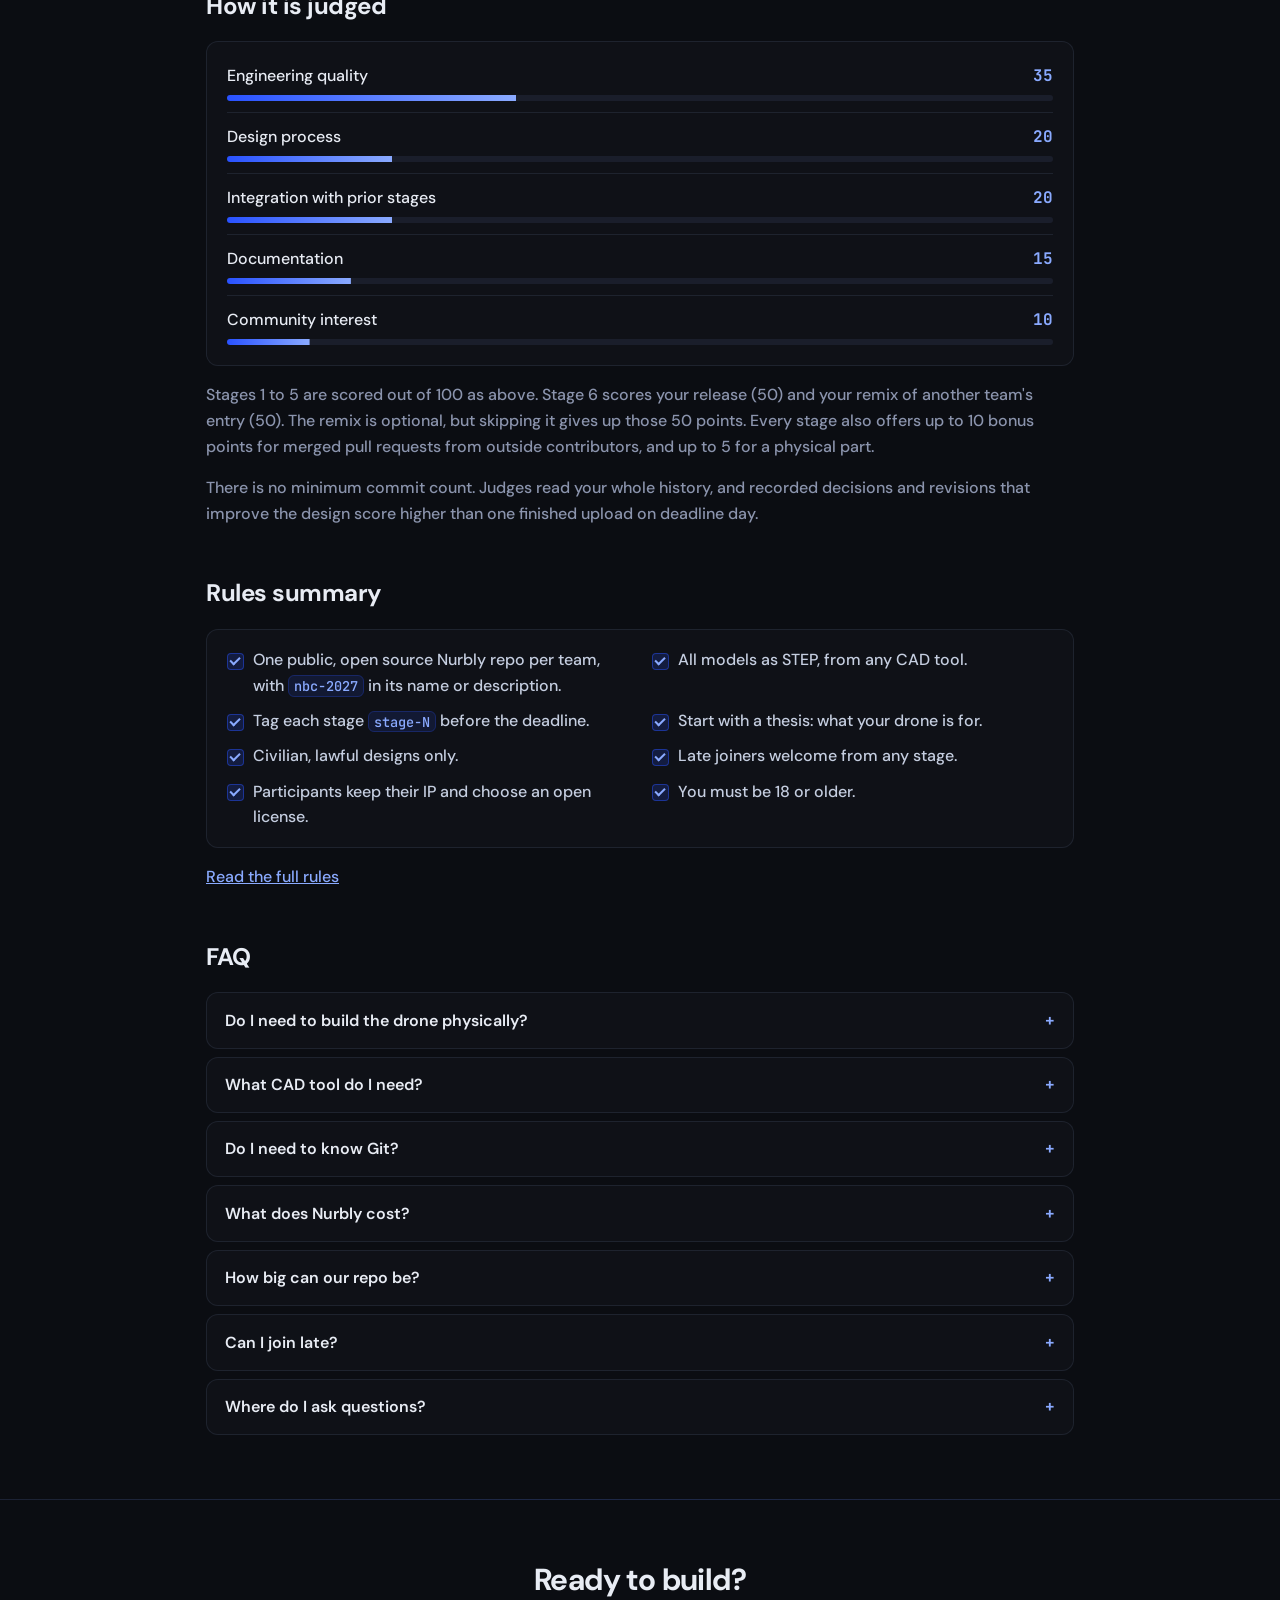
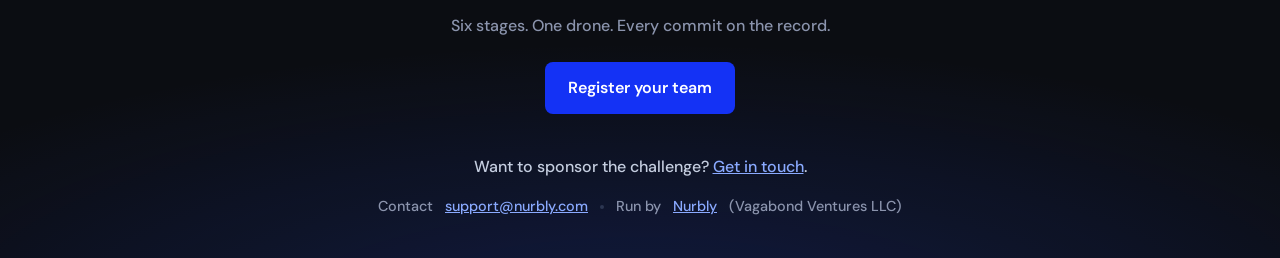
==== commit 43b3263e: "Require an open source license on every entry repo Rule 6.3 now requires a qualifying open source, o" ====
--- a/index.html
+++ b/index.html
@@ -10,7 +10,7 @@
   <link rel="icon" type="image/png" sizes="16x16" href="assets/favicon-16x16.png">
   <link rel="apple-touch-icon" sizes="180x180" href="assets/apple-touch-icon.png">
   <title>Nurbly Build Challenge</title>
-  <meta name="description" content="A six-month virtual CAD design competition. Design one complete drone in six monthly stages, every file versioned in a public Nurbly repo.">
+  <meta name="description" content="A six-month virtual CAD design competition. Design one complete drone in six monthly stages, every file versioned in a public, open source Nurbly repo.">
   <link rel="preconnect" href="https://fonts.googleapis.com">
   <link rel="preconnect" href="https://fonts.gstatic.com" crossorigin>
   <link rel="stylesheet" href="https://fonts.googleapis.com/css2?family=DM+Sans:wght@400;500;600;700&family=JetBrains+Mono:wght@400;500&display=swap">
@@ -34,7 +34,7 @@
   <div class="wrap">
     <h1>Design a drone in six months. <span class="grad">In public.</span></h1>
     <p class="lead">
-      Six monthly stages. One complete drone. Every file versioned in a public Nurbly repo,
+      Six monthly stages. One complete drone. Every file versioned in a public, open source Nurbly repo,
       so your whole design history is on the record. Teams can be any size, and Nurbly is
       free for every team.
     </p>
@@ -83,9 +83,9 @@
         <li>Your design stays yours. You keep the IP.</li>
       </ul>
     </div>
-    <p class="note">Keeping the IP means you own your design. Your repo stays public until 30 days after the
-    results, so anyone can view and fork it. Other teams may remix it in Stage 6, and Nurbly and its sponsors
-    may show your work to promote the challenge. <a data-link="rules" href="#">Section 6 of the rules</a>
+    <p class="note">Keeping the IP means you own your design, but your entry is open source. You choose an open
+    license, such as CERN-OHL or CC BY-SA, and anyone can view, fork, build and reuse your design under its
+    terms. Nurbly and its sponsors may also show your work to promote the challenge. <a data-link="rules" href="#">Section 6 of the rules</a>
     has the details.</p>
   </section>
 
@@ -98,7 +98,7 @@
       </div>
       <div class="card">
         <p class="label">Step 2</p>
-        <p class="copy">Make a free Nurbly account and a public repo with <code>nbc-2027</code> in its name or description.</p>
+        <p class="copy">Make a free Nurbly account and a public repo with <code>nbc-2027</code> in its name or description. Add an open source license.</p>
       </div>
       <div class="card">
         <p class="label">Step 3</p>
@@ -233,13 +233,13 @@
     <h2>Rules summary</h2>
     <div class="card">
       <ul class="checks">
-        <li>One public Nurbly repo per team, with <code>nbc-2027</code> in its name or description.</li>
+        <li>One public, open source Nurbly repo per team, with <code>nbc-2027</code> in its name or description.</li>
         <li>All models as STEP, from any CAD tool.</li>
         <li>Tag each stage <code>stage-N</code> before the deadline.</li>
         <li>Start with a thesis: what your drone is for.</li>
         <li>Civilian, lawful designs only.</li>
         <li>Late joiners welcome from any stage.</li>
-        <li>Participants keep their IP.</li>
+        <li>Participants keep their IP and choose an open license.</li>
         <li>You must be 18 or older.</li>
       </ul>
     </div>
